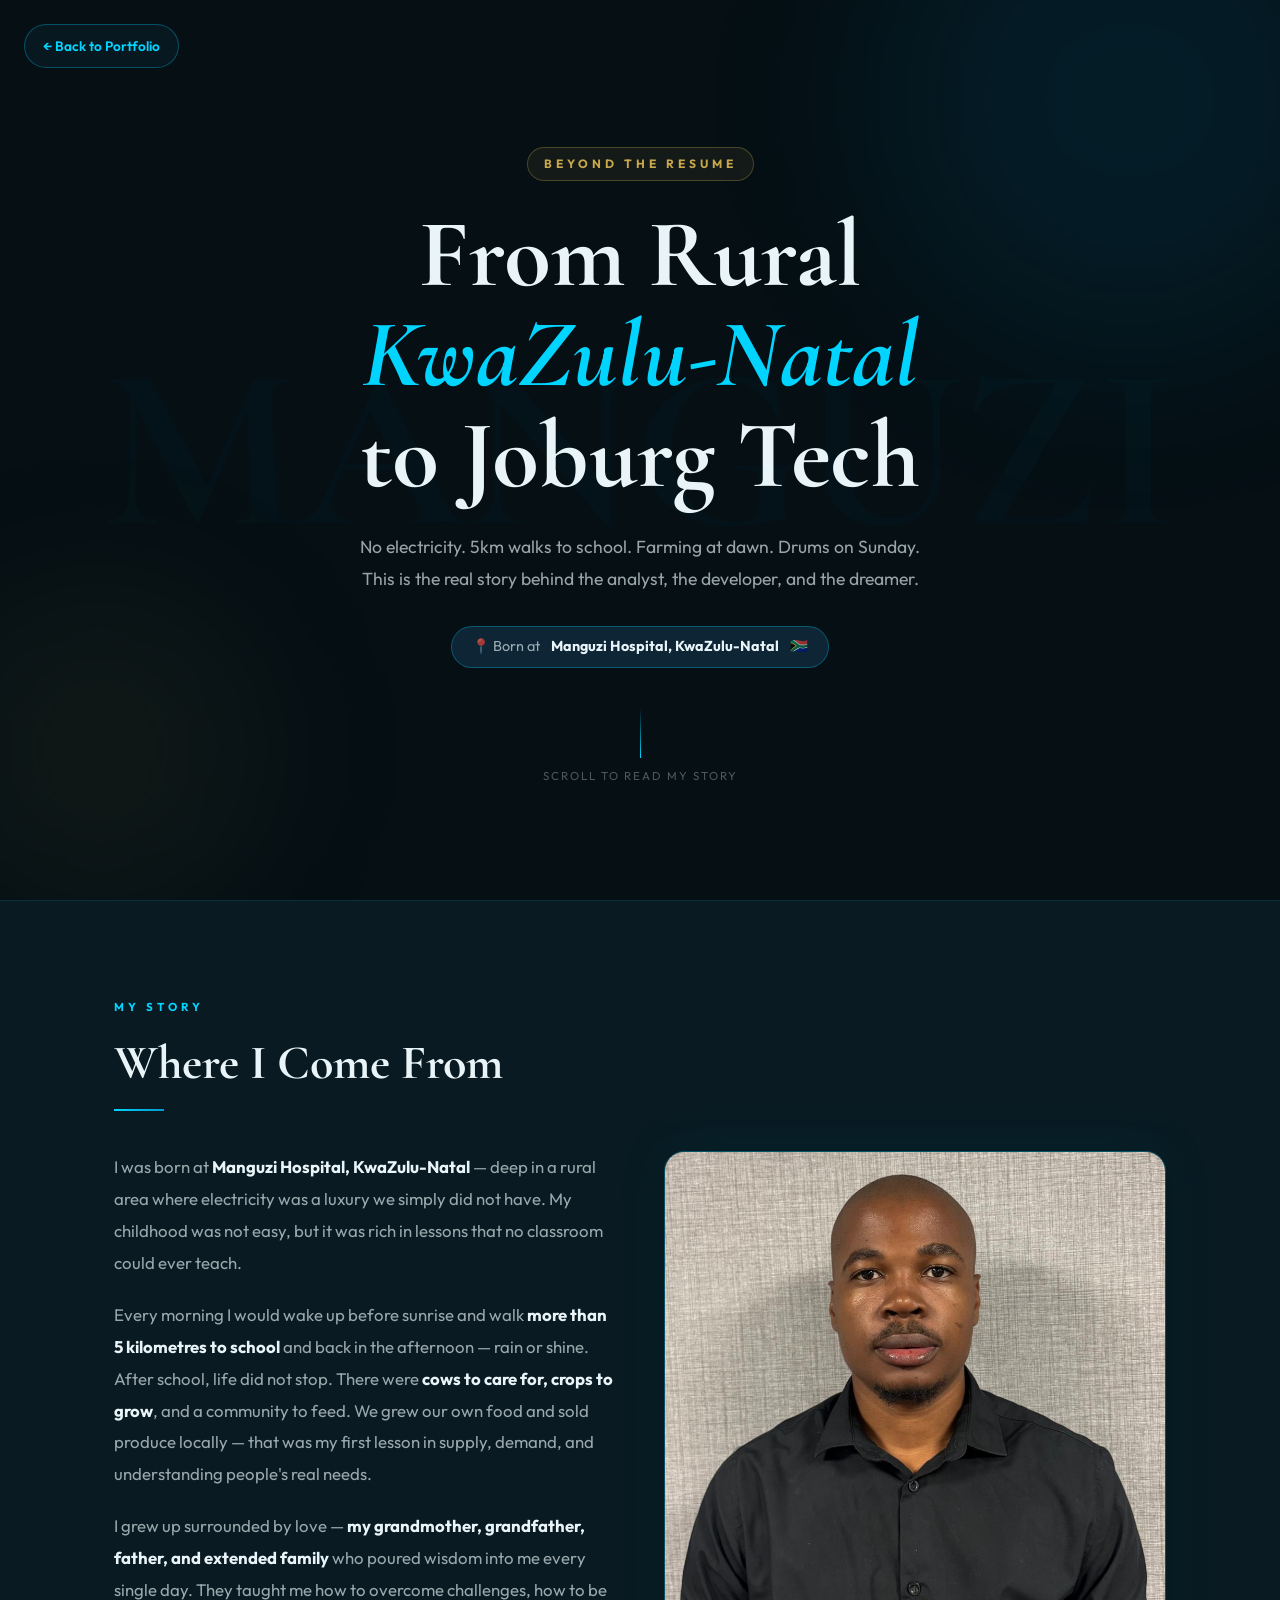
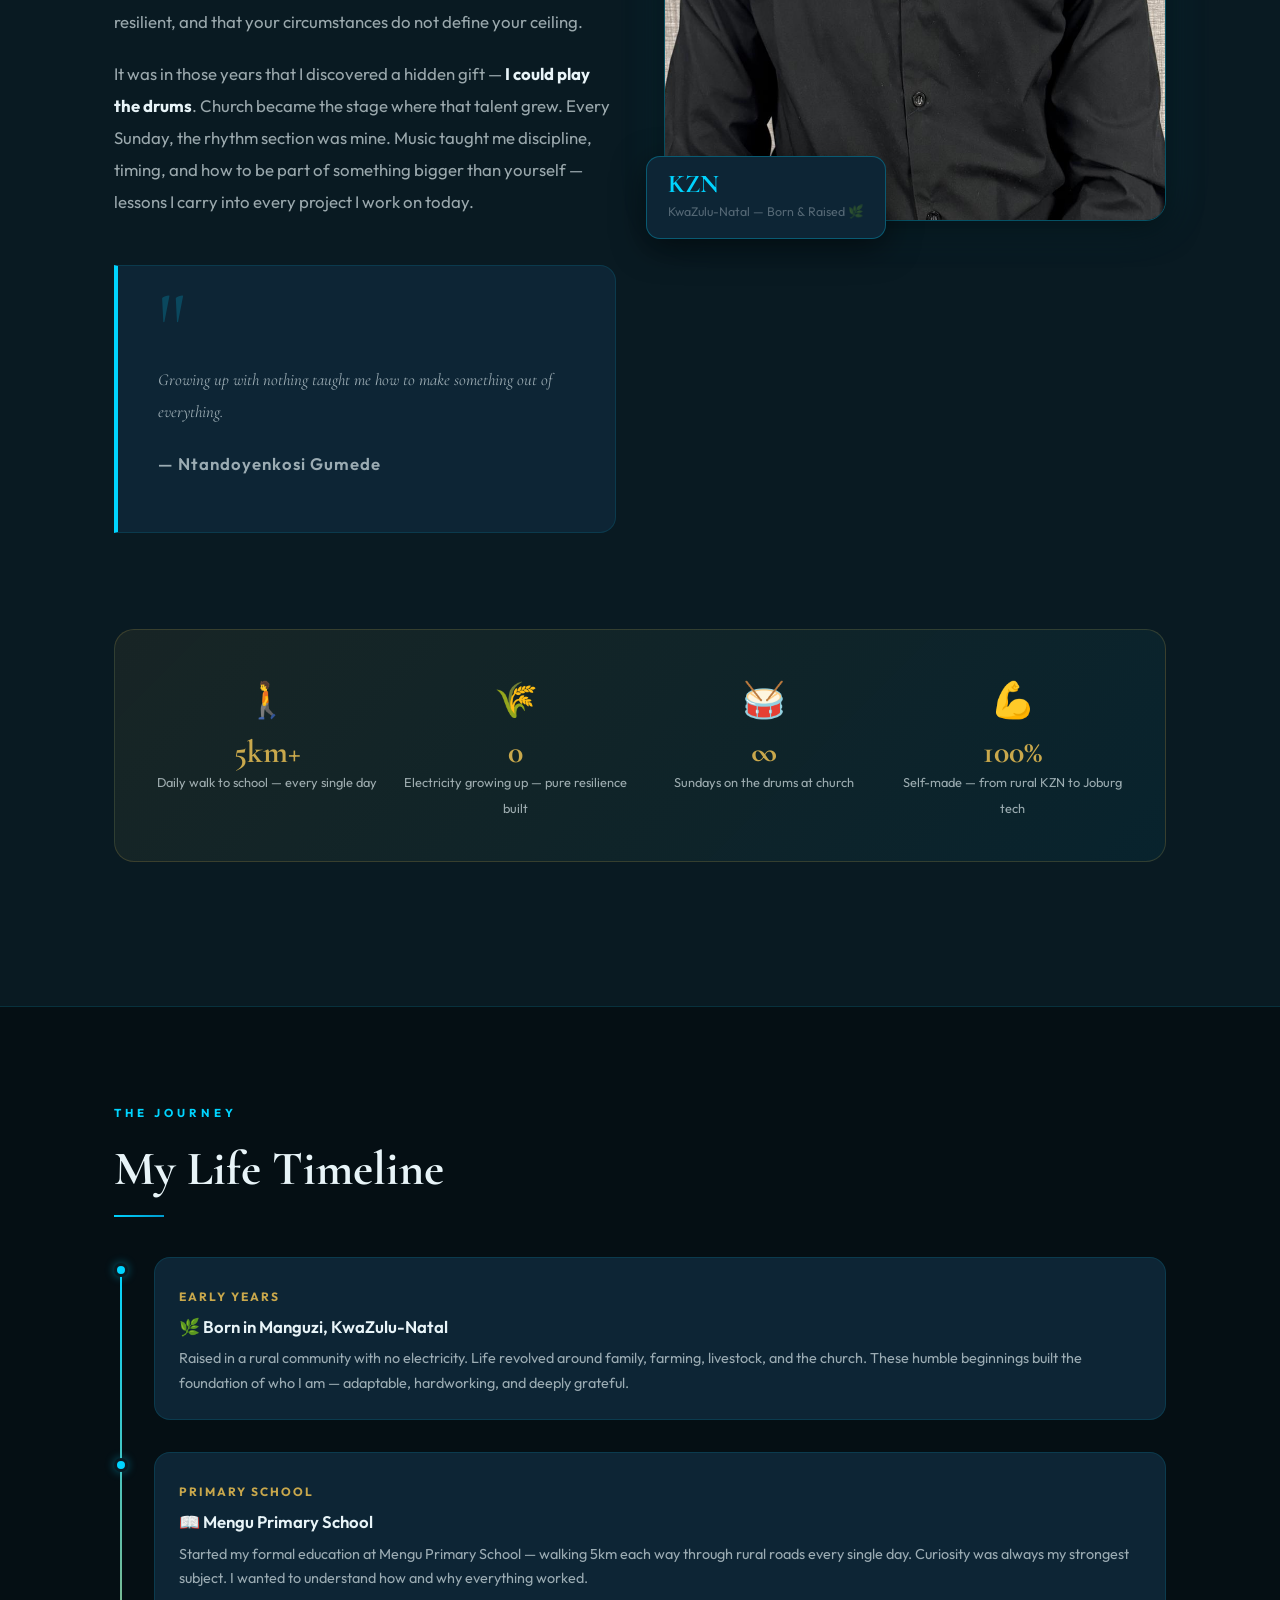
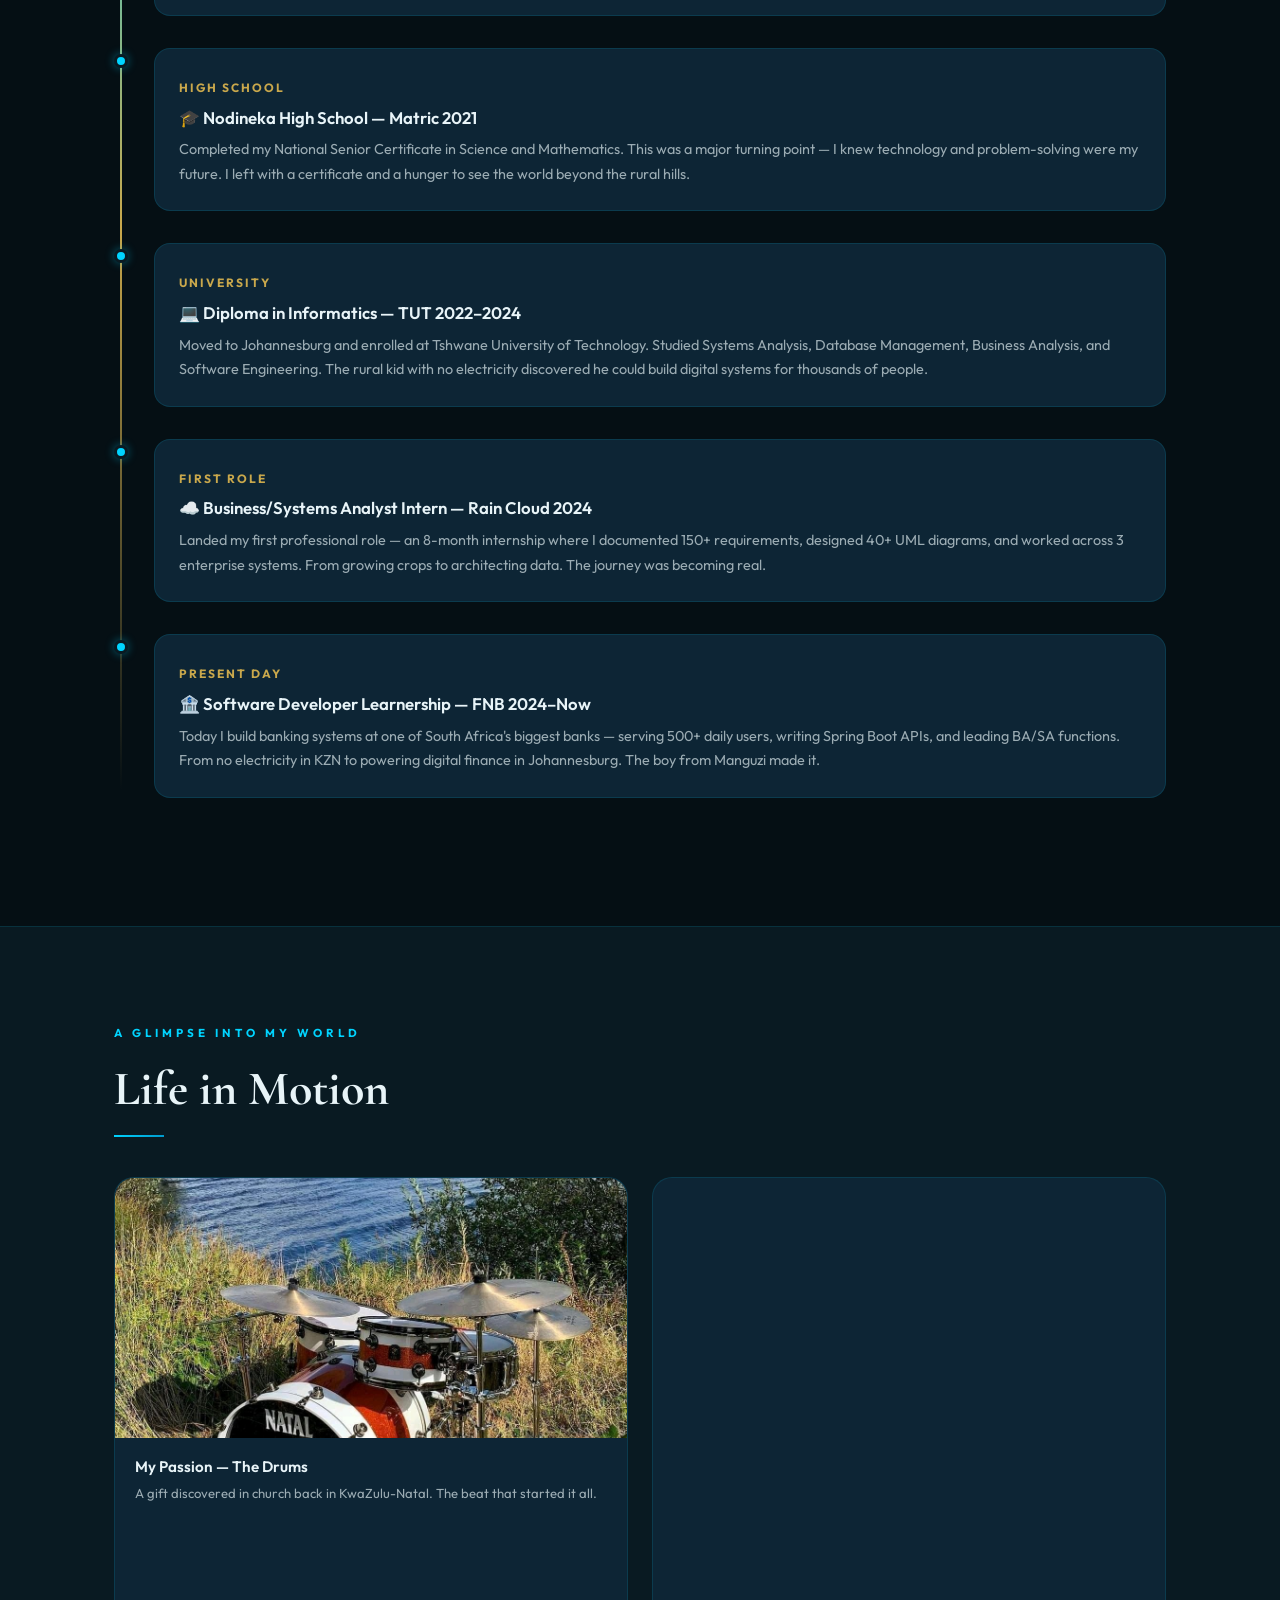
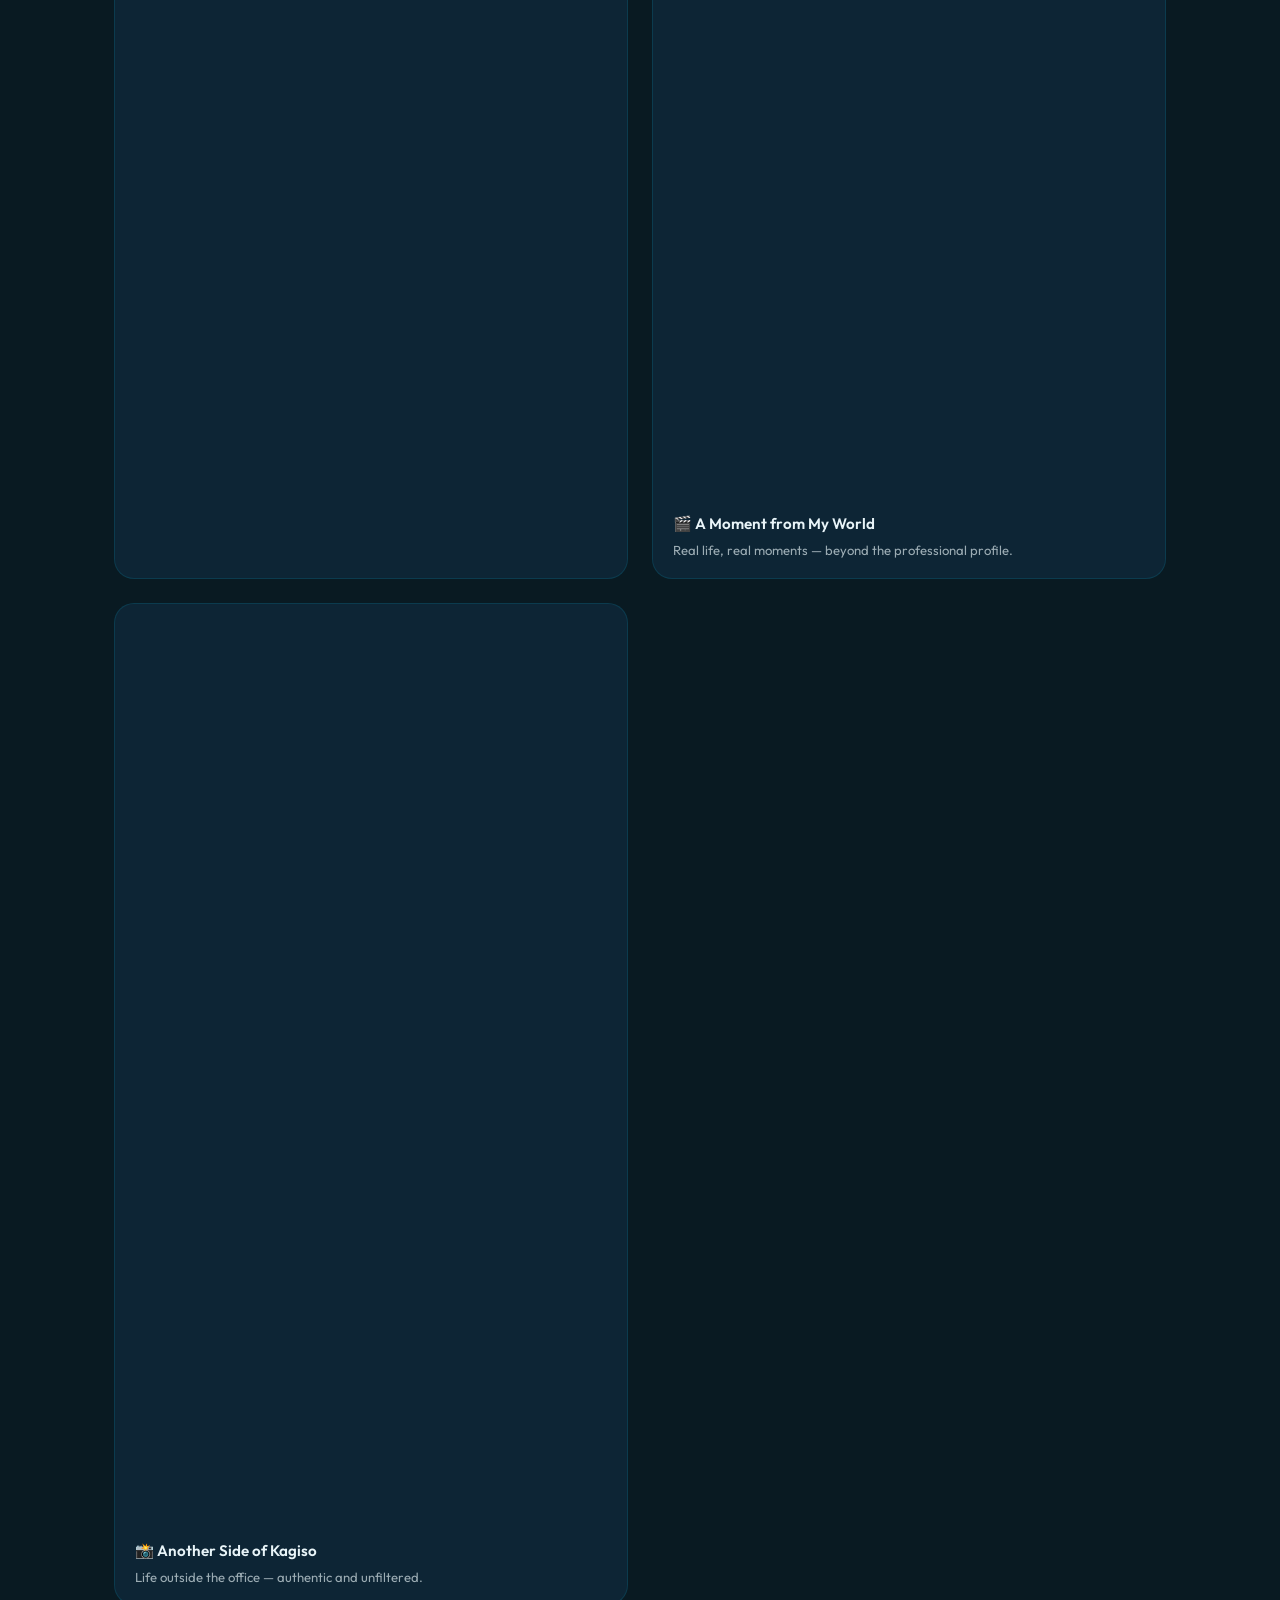
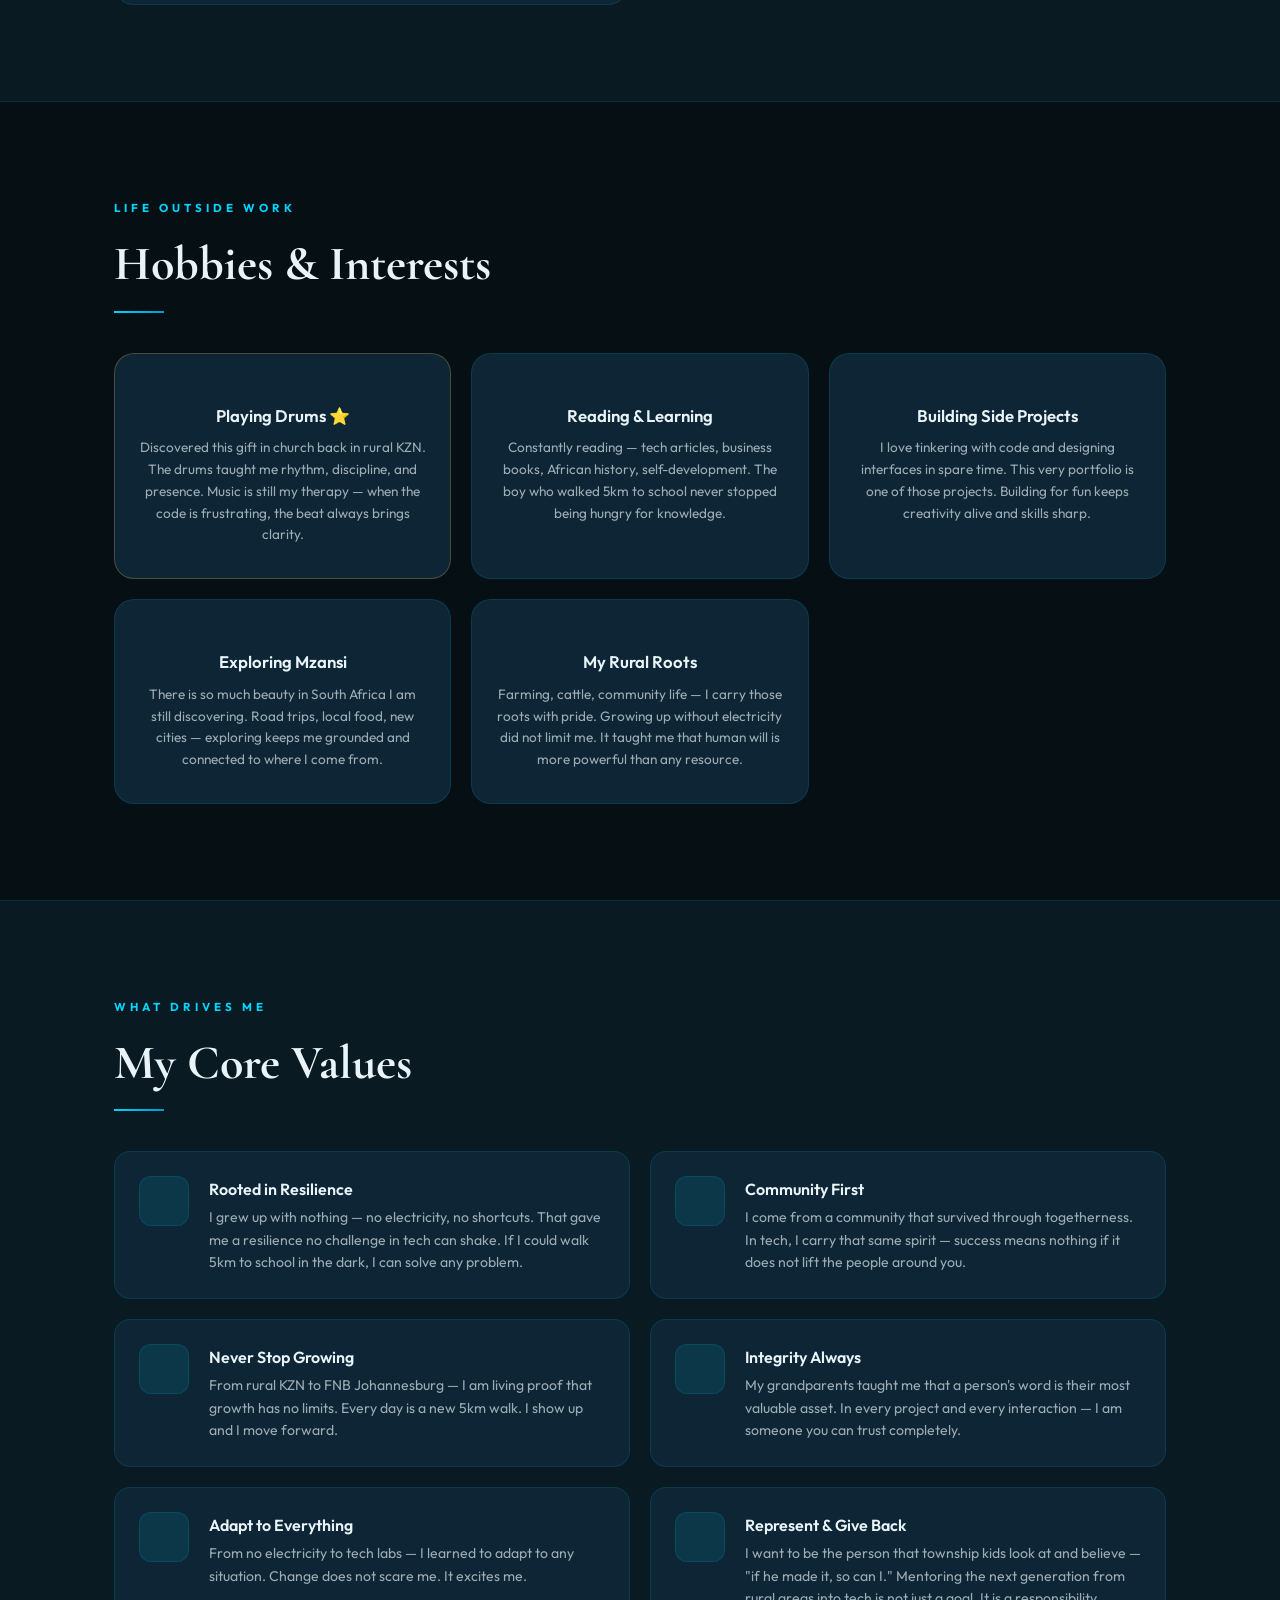
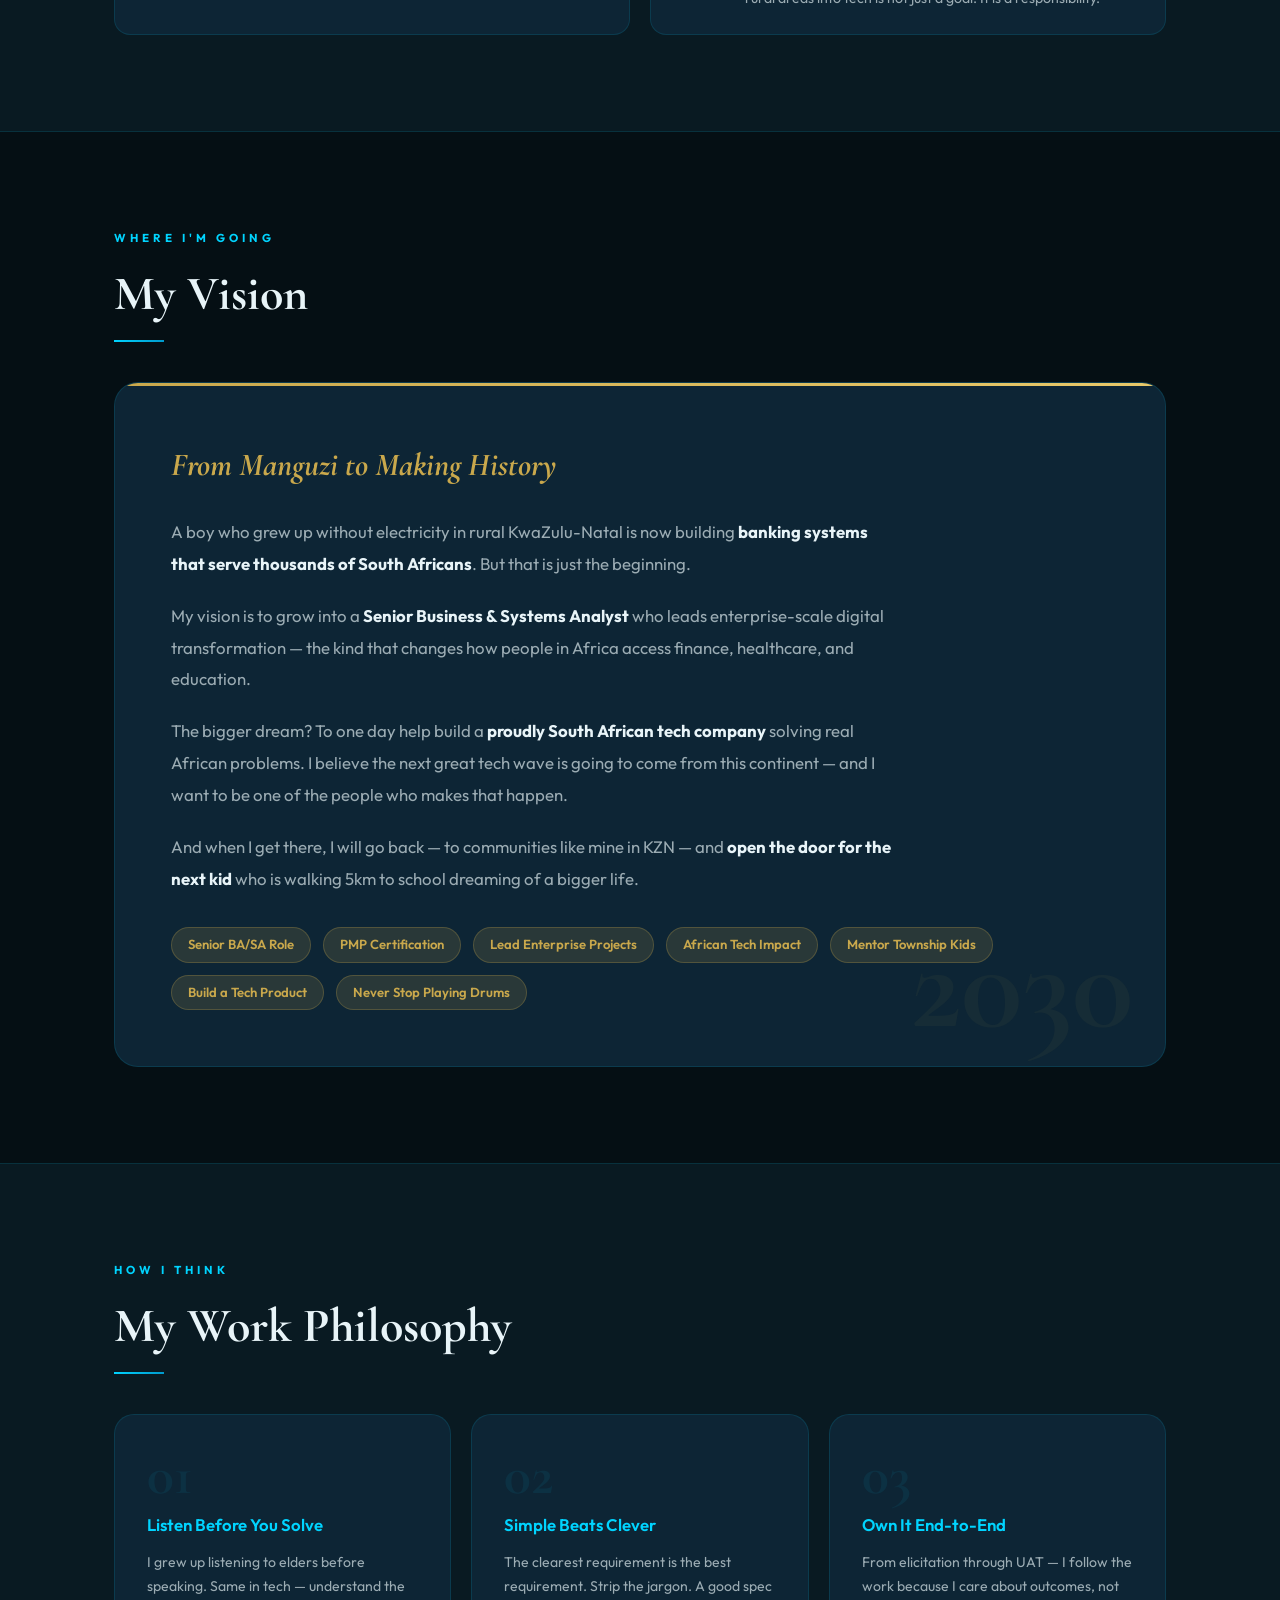
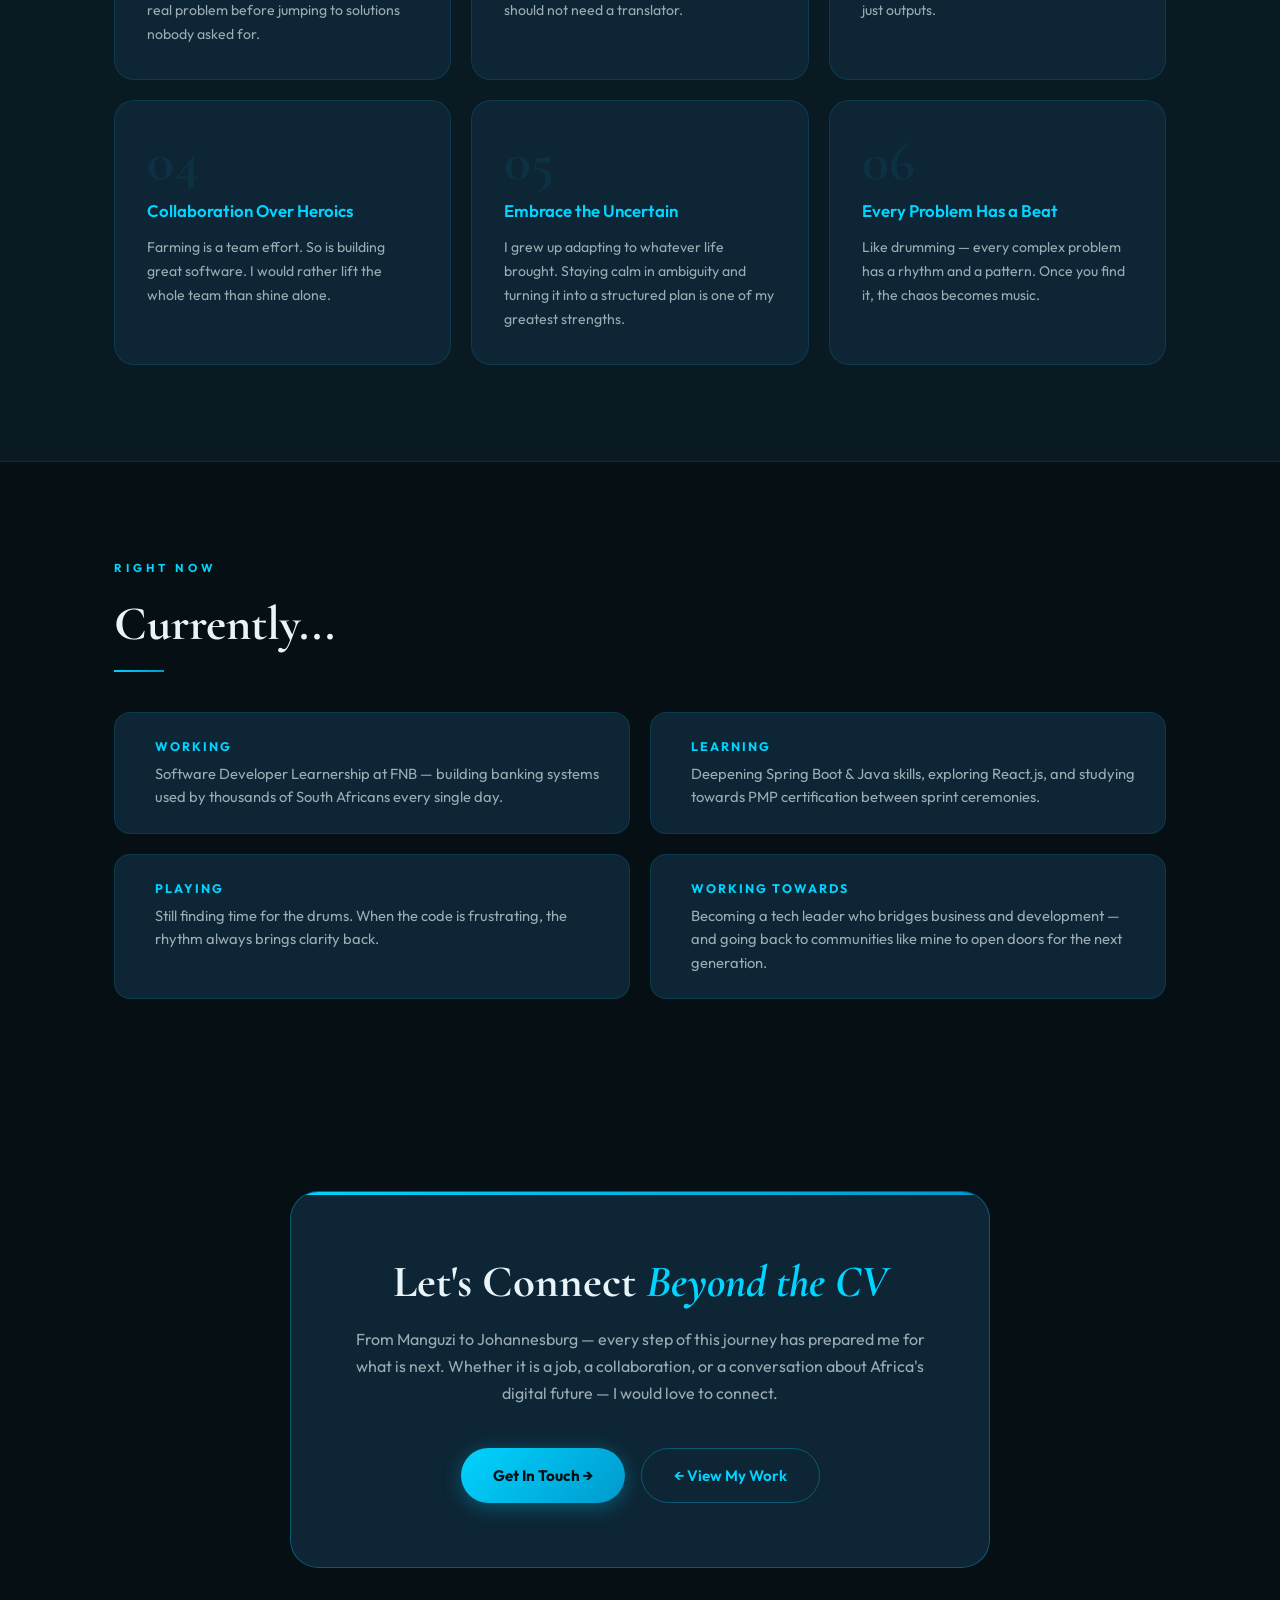
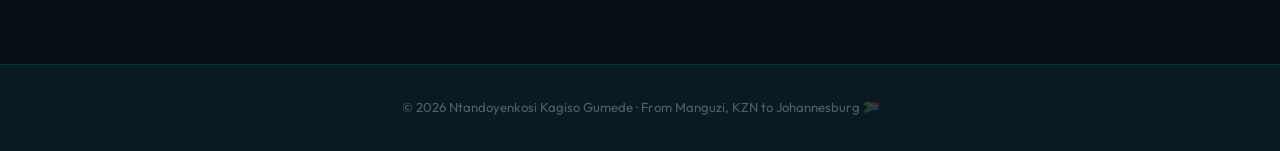
==== about-me.html @ 426b4052 "Add files via upload" ====
<!DOCTYPE html>
<html lang="en">
<head>
    <meta charset="UTF-8">
    <meta name="viewport" content="width=device-width, initial-scale=1.0">
    <title>Ntandoyenkosi — The Person Behind the Work</title>
    <link href="https://fonts.googleapis.com/css2?family=Cormorant+Garamond:ital,wght@0,400;0,600;0,700;1,400;1,600&family=Outfit:wght@300;400;500;600;700&display=swap" rel="stylesheet">
    <style>
        :root {
            --primary:#050f14;--surface:#091a22;--card:#0d2535;
            --border:rgba(0,212,255,0.12);--border-strong:rgba(0,212,255,0.3);
            --accent:#00d4ff;--accent-dim:rgba(0,212,255,0.1);
            --gold:#c9a84c;--gold-dim:rgba(201,168,76,0.15);
            --text:#e8f4f8;--text-muted:rgba(232,244,248,0.65);--text-faint:rgba(232,244,248,0.32);
            --gradient:linear-gradient(135deg,#00d4ff 0%,#0099cc 100%);
            --gradient-gold:linear-gradient(135deg,#c9a84c 0%,#e8c96a 100%);
            --shadow:0 8px 32px rgba(0,0,0,0.5);
        }
        *,*::before,*::after{margin:0;padding:0;box-sizing:border-box;}
        html{scroll-behavior:smooth;}
        body{font-family:'Outfit',sans-serif;background:var(--primary);color:var(--text);line-height:1.65;overflow-x:hidden;}
        ::-webkit-scrollbar{width:5px;}
        ::-webkit-scrollbar-thumb{background:var(--accent);border-radius:10px;}

        .back-btn{
            position:fixed;top:24px;left:24px;z-index:100;
            display:inline-flex;align-items:center;gap:8px;
            background:rgba(9,26,34,0.92);border:1px solid var(--border-strong);
            color:var(--accent);padding:10px 18px;border-radius:50px;
            text-decoration:none;font-size:.85rem;font-weight:600;
            backdrop-filter:blur(14px);transition:all .3s ease;
        }
        .back-btn:hover{background:var(--accent-dim);transform:translateX(-3px);}

        .page-hero{
            min-height:100vh;display:flex;align-items:center;justify-content:center;
            position:relative;overflow:hidden;padding:6rem 2rem 4rem;
        }
        .hero-bg-text{
            position:absolute;font-family:'Cormorant Garamond',serif;
            font-size:clamp(6rem,18vw,16rem);font-weight:700;
            color:rgba(0,212,255,0.025);top:50%;left:50%;
            transform:translate(-50%,-50%);white-space:nowrap;
            pointer-events:none;user-select:none;
        }
        .orb{position:absolute;border-radius:50%;filter:blur(90px);pointer-events:none;}
        .orb-a{width:500px;height:500px;background:rgba(0,150,200,0.1);top:-150px;right:-100px;animation:driftA 14s ease-in-out infinite;}
        .orb-b{width:300px;height:300px;background:rgba(201,168,76,0.07);bottom:0;left:-50px;animation:driftB 18s ease-in-out infinite;}
        @keyframes driftA{0%,100%{transform:translate(0,0)}50%{transform:translate(-30px,40px)}}
        @keyframes driftB{0%,100%{transform:translate(0,0)}50%{transform:translate(40px,-30px)}}

        .hero-inner{position:relative;z-index:2;text-align:center;max-width:780px;}
        .page-label{
            display:inline-block;font-size:.75rem;font-weight:700;
            letter-spacing:4px;text-transform:uppercase;color:var(--gold);
            border:1px solid rgba(201,168,76,0.3);background:rgba(201,168,76,0.08);
            padding:6px 16px;border-radius:50px;margin-bottom:1.5rem;
            animation:fadeUp .8s .1s ease-out both;
        }
        .page-title{
            font-family:'Cormorant Garamond',serif;
            font-size:clamp(3rem,8vw,6rem);font-weight:700;line-height:1.05;
            margin-bottom:1.5rem;animation:fadeUp .8s .2s ease-out both;
        }
        .page-title em{font-style:italic;color:var(--accent);}
        .page-subtitle{
            font-size:1.1rem;color:var(--text-muted);max-width:580px;
            margin:0 auto 2rem;line-height:1.8;animation:fadeUp .8s .35s ease-out both;
        }
        .origin-badge{
            display:inline-flex;align-items:center;gap:8px;
            background:var(--card);border:1px solid var(--border-strong);
            border-radius:50px;padding:8px 20px;margin-bottom:2.5rem;
            font-size:.9rem;color:var(--text-muted);animation:fadeUp .8s .45s ease-out both;
        }
        .origin-badge strong{color:var(--text);}
        .scroll-hint{display:flex;flex-direction:column;align-items:center;gap:8px;animation:fadeUp .8s .55s ease-out both;}
        .scroll-hint span{font-size:.72rem;color:var(--text-faint);letter-spacing:2px;text-transform:uppercase;}
        .scroll-line{width:1px;height:50px;background:linear-gradient(to bottom,transparent,var(--accent));animation:scrollPulse 2s ease-in-out infinite;}
        @keyframes scrollPulse{0%,100%{opacity:1}50%{opacity:.3}}

        .section{padding:6rem 0;position:relative;z-index:1;}
        .section.alt{background:var(--surface);border-top:1px solid var(--border);border-bottom:1px solid var(--border);}
        .container{max-width:1100px;margin:0 auto;padding:0 24px;}
        .sec-label{font-size:.72rem;font-weight:700;letter-spacing:4px;text-transform:uppercase;color:var(--accent);display:block;margin-bottom:.5rem;}
        .sec-title{font-family:'Cormorant Garamond',serif;font-size:clamp(2rem,4vw,3rem);font-weight:700;margin-bottom:3rem;position:relative;display:inline-block;}
        .sec-title::after{content:'';position:absolute;bottom:-8px;left:0;width:50px;height:2px;background:var(--gradient);}

        .origin-grid{display:grid;grid-template-columns:1fr 1fr;gap:3rem;align-items:start;}
        .origin-text p{color:var(--text-muted);font-size:1.05rem;line-height:1.9;margin-bottom:1.25rem;}
        .origin-text p strong{color:var(--text);}

        .profile-img-wrap{position:relative;}
        .profile-img-frame{width:100%;aspect-ratio:3/4;border-radius:20px;overflow:hidden;border:1px solid var(--border-strong);box-shadow:var(--shadow),0 0 50px rgba(0,212,255,0.1);}
        .profile-img-frame img{width:100%;height:100%;object-fit:cover;object-position:center top;display:block;}
        .profile-location{position:absolute;bottom:-18px;left:-18px;background:var(--card);border:1px solid var(--border-strong);border-radius:14px;padding:.9rem 1.3rem;box-shadow:var(--shadow);}
        .profile-location .loc-main{display:block;font-family:'Cormorant Garamond',serif;font-size:1.6rem;font-weight:700;color:var(--accent);line-height:1;}
        .profile-location small{font-size:.78rem;color:var(--text-faint);}

        .quote-block{background:var(--card);border:1px solid var(--border);border-left:4px solid var(--accent);border-radius:0 16px 16px 0;padding:2rem 2.5rem;margin:3rem 0;}
        .quote-mark{font-family:'Cormorant Garamond',serif;font-size:6rem;color:var(--accent);opacity:.2;line-height:.6;display:block;margin-bottom:.5rem;}
        .quote-text{font-family:'Cormorant Garamond',serif;font-size:1.6rem;font-style:italic;color:var(--text);line-height:1.5;}
        .quote-author{margin-top:1rem;font-size:.85rem;color:var(--accent);font-weight:600;letter-spacing:1px;}

        .roots-highlight{
            background:linear-gradient(135deg,rgba(201,168,76,0.08),rgba(0,212,255,0.05));
            border:1px solid rgba(201,168,76,0.2);border-radius:20px;padding:2.5rem;
            margin:3rem 0;display:grid;grid-template-columns:repeat(4,1fr);gap:1.5rem;text-align:center;
        }
        .root-stat .r-icon{font-size:2.2rem;display:block;margin-bottom:.5rem;}
        .root-stat .r-num{font-family:'Cormorant Garamond',serif;font-size:2rem;font-weight:700;color:var(--gold);display:block;line-height:1;}
        .root-stat .r-label{font-size:.8rem;color:var(--text-muted);margin-top:4px;line-height:1.4;}

        .journey-timeline{position:relative;padding-left:2.5rem;}
        .journey-timeline::before{content:'';position:absolute;left:6px;top:8px;bottom:8px;width:2px;background:linear-gradient(to bottom,var(--accent),var(--gold),transparent);}
        .journey-item{position:relative;margin-bottom:2rem;}
        .journey-dot{position:absolute;left:-2.5rem;top:6px;width:14px;height:14px;border-radius:50%;background:var(--accent);border:3px solid var(--surface);box-shadow:0 0 10px rgba(0,212,255,0.4);}
        .journey-content{background:var(--card);border:1px solid var(--border);border-radius:16px;padding:1.5rem;transition:all .3s ease;}
        .journey-content:hover{border-color:var(--border-strong);transform:translateX(4px);}
        .journey-era{display:inline-block;font-size:.75rem;font-weight:700;letter-spacing:2px;text-transform:uppercase;color:var(--gold);margin-bottom:6px;}
        .journey-content h3{font-size:1.05rem;font-weight:600;margin-bottom:6px;}
        .journey-content p{font-size:.9rem;color:var(--text-muted);line-height:1.7;}

        .media-grid{display:grid;grid-template-columns:1fr 1fr;gap:1.5rem;}
        .media-card{background:var(--card);border:1px solid var(--border);border-radius:20px;overflow:hidden;transition:all .35s ease;}
        .media-card:hover{border-color:var(--border-strong);transform:translateY(-5px);box-shadow:0 16px 40px rgba(0,0,0,0.4);}
        .media-card video,.media-card img{width:100%;display:block;background:#000;}
        .media-card video{max-height:340px;object-fit:cover;}
        .media-card img{height:260px;object-fit:cover;}
        .media-caption{padding:1rem 1.25rem;}
        .media-caption h4{font-size:.95rem;font-weight:600;margin-bottom:4px;}
        .media-caption p{font-size:.82rem;color:var(--text-muted);}

        .hobbies-grid{display:grid;grid-template-columns:repeat(3,1fr);gap:1.25rem;}
        .hobby-card{background:var(--card);border:1px solid var(--border);border-radius:20px;padding:2rem 1.5rem;text-align:center;transition:all .35s ease;overflow:hidden;}
        .hobby-card:hover{border-color:var(--border-strong);transform:translateY(-8px);box-shadow:0 16px 40px rgba(0,0,0,0.4);}
        .hobby-card.featured{border-color:rgba(201,168,76,0.3);}
        .hobby-emoji{font-size:2.8rem;display:block;margin-bottom:1rem;}
        .hobby-card h3{font-size:1.05rem;font-weight:600;margin-bottom:.5rem;}
        .hobby-card p{font-size:.85rem;color:var(--text-muted);line-height:1.6;}

        .values-list{display:grid;grid-template-columns:1fr 1fr;gap:1.25rem;}
        .value-item{display:flex;gap:1.25rem;align-items:flex-start;background:var(--card);border:1px solid var(--border);border-radius:16px;padding:1.5rem;transition:all .3s ease;}
        .value-item:hover{border-color:var(--border-strong);transform:translateX(4px);}
        .value-icon{font-size:2rem;flex-shrink:0;width:50px;height:50px;display:flex;align-items:center;justify-content:center;background:var(--accent-dim);border-radius:12px;border:1px solid var(--border);}
        .value-item h4{font-size:1rem;font-weight:600;margin-bottom:4px;}
        .value-item p{font-size:.88rem;color:var(--text-muted);line-height:1.6;}

        .vision-box{background:var(--card);border:1px solid var(--border);border-radius:24px;padding:3.5rem;position:relative;overflow:hidden;}
        .vision-box::before{content:'';position:absolute;top:0;left:0;right:0;height:3px;background:var(--gradient-gold);}
        .vision-bg-num{position:absolute;right:2rem;bottom:1rem;font-family:'Cormorant Garamond',serif;font-size:8rem;font-weight:700;color:rgba(201,168,76,0.05);line-height:1;pointer-events:none;}
        .vision-box h3{font-family:'Cormorant Garamond',serif;font-size:2rem;font-style:italic;color:var(--gold);margin-bottom:1.5rem;}
        .vision-box p{font-size:1.05rem;color:var(--text-muted);line-height:1.9;max-width:720px;margin-bottom:1.25rem;}
        .vision-box p strong{color:var(--text);}
        .vision-goals{display:flex;flex-wrap:wrap;gap:.75rem;margin-top:2rem;}
        .vision-goal{background:var(--gold-dim);border:1px solid rgba(201,168,76,0.25);color:var(--gold);padding:6px 16px;border-radius:50px;font-size:.82rem;font-weight:600;}

        .philosophy-grid{display:grid;grid-template-columns:repeat(3,1fr);gap:1.25rem;}
        .phil-card{background:var(--card);border:1px solid var(--border);border-radius:20px;padding:2rem;transition:all .3s ease;position:relative;overflow:hidden;}
        .phil-card:hover{border-color:var(--border-strong);transform:translateY(-5px);}
        .phil-card::before{content:'';position:absolute;top:0;left:0;right:0;height:2px;background:var(--gradient);transform:scaleX(0);transform-origin:left;transition:transform .35s ease;}
        .phil-card:hover::before{transform:scaleX(1);}
        .phil-num{font-family:'Cormorant Garamond',serif;font-size:3.5rem;font-weight:700;color:rgba(0,212,255,0.07);line-height:1;margin-bottom:.5rem;}
        .phil-card h3{font-size:1.05rem;font-weight:600;margin-bottom:.75rem;color:var(--accent);}
        .phil-card p{font-size:.88rem;color:var(--text-muted);line-height:1.7;}

        .currently-grid{display:grid;grid-template-columns:repeat(2,1fr);gap:1.25rem;}
        .currently-card{display:flex;gap:1rem;align-items:flex-start;background:var(--card);border:1px solid var(--border);border-radius:16px;padding:1.5rem;transition:all .3s ease;}
        .currently-card:hover{border-color:var(--border-strong);transform:translateX(5px);}
        .currently-icon{font-size:1.6rem;flex-shrink:0;}
        .currently-card h4{font-size:.78rem;font-weight:700;letter-spacing:2px;text-transform:uppercase;color:var(--accent);margin-bottom:4px;}
        .currently-card p{font-size:.92rem;color:var(--text-muted);line-height:1.6;}

        .cta-section{padding:6rem 0;text-align:center;}
        .cta-box{background:var(--card);border:1px solid var(--border-strong);border-radius:28px;padding:4rem 3rem;max-width:700px;margin:0 auto;position:relative;overflow:hidden;}
        .cta-box::before{content:'';position:absolute;top:0;left:0;right:0;height:3px;background:var(--gradient);}
        .cta-box h2{font-family:'Cormorant Garamond',serif;font-size:2.8rem;font-weight:700;margin-bottom:1rem;line-height:1.2;}
        .cta-box h2 em{font-style:italic;color:var(--accent);}
        .cta-box p{color:var(--text-muted);font-size:1rem;margin-bottom:2.5rem;line-height:1.7;}
        .cta-buttons{display:flex;gap:1rem;justify-content:center;flex-wrap:wrap;}

        .btn-primary{display:inline-flex;align-items:center;gap:8px;background:var(--gradient);color:var(--primary);text-decoration:none;padding:.9rem 2rem;border-radius:50px;font-weight:700;font-size:.95rem;transition:all .3s ease;box-shadow:0 4px 20px rgba(0,212,255,0.3);}
        .btn-primary:hover{transform:translateY(-2px);box-shadow:0 8px 30px rgba(0,212,255,0.5);}
        .btn-outline{display:inline-flex;align-items:center;gap:8px;border:1px solid var(--border-strong);color:var(--accent);text-decoration:none;padding:.9rem 2rem;border-radius:50px;font-weight:600;font-size:.95rem;transition:all .3s ease;}
        .btn-outline:hover{background:var(--accent-dim);transform:translateY(-2px);}

        .footer{background:var(--surface);border-top:1px solid var(--border);padding:2rem 0;text-align:center;}
        .footer p{font-size:.82rem;color:var(--text-faint);}

        .reveal{opacity:0;transform:translateY(25px);transition:opacity .65s ease,transform .65s ease;}
        .reveal.visible{opacity:1;transform:translateY(0);}
        @keyframes fadeUp{from{opacity:0;transform:translateY(25px)}to{opacity:1;transform:translateY(0)}}

        @media(max-width:900px){
            .origin-grid{grid-template-columns:1fr;}
            .profile-img-wrap{max-width:380px;margin:0 auto;}
            .hobbies-grid{grid-template-columns:1fr 1fr;}
            .philosophy-grid{grid-template-columns:1fr 1fr;}
            .values-list{grid-template-columns:1fr;}
            .roots-highlight{grid-template-columns:repeat(2,1fr);}
            .media-grid{grid-template-columns:1fr;}
        }
        @media(max-width:600px){
            .hobbies-grid{grid-template-columns:1fr;}
            .currently-grid{grid-template-columns:1fr;}
            .philosophy-grid{grid-template-columns:1fr;}
            .roots-highlight{grid-template-columns:repeat(2,1fr);gap:1rem;padding:1.5rem;}
            .vision-box{padding:2rem;}
            .cta-box{padding:2.5rem 1.5rem;}
            .back-btn{top:16px;left:16px;padding:8px 14px;font-size:.8rem;}
        }
    </style>
</head>
<body>

<a href="index.html" class="back-btn">← Back to Portfolio</a>

<!-- HERO -->
<section class="page-hero">
    <div class="hero-bg-text">MANGUZI</div>
    <div class="orb orb-a"></div>
    <div class="orb orb-b"></div>
    <div class="hero-inner">
        <span class="page-label">Beyond the Resume</span>
        <h1 class="page-title">From Rural<br><em>KwaZulu-Natal</em><br>to Joburg Tech</h1>
        <p class="page-subtitle">No electricity. 5km walks to school. Farming at dawn. Drums on Sunday. This is the real story behind the analyst, the developer, and the dreamer.</p>
        <div class="origin-badge">📍 Born at <strong>&nbsp;Manguzi Hospital, KwaZulu-Natal&nbsp;</strong> 🇿🇦</div>
        <div class="scroll-hint">
            <div class="scroll-line"></div>
            <span>Scroll to read my story</span>
        </div>
    </div>
</section>

<!-- MY STORY -->
<section class="section alt">
    <div class="container">
        <span class="sec-label">My Story</span>
        <h2 class="sec-title">Where I Come From</h2>
        <div class="origin-grid">
            <div class="origin-text reveal">
                <p>I was born at <strong>Manguzi Hospital, KwaZulu-Natal</strong> — deep in a rural area where electricity was a luxury we simply did not have. My childhood was not easy, but it was rich in lessons that no classroom could ever teach.</p>
                <p>Every morning I would wake up before sunrise and walk <strong>more than 5 kilometres to school</strong> and back in the afternoon — rain or shine. After school, life did not stop. There were <strong>cows to care for, crops to grow</strong>, and a community to feed. We grew our own food and sold produce locally — that was my first lesson in supply, demand, and understanding people's real needs.</p>
                <p>I grew up surrounded by love — <strong>my grandmother, grandfather, father, and extended family</strong> who poured wisdom into me every single day. They taught me how to overcome challenges, how to be resilient, and that your circumstances do not define your ceiling.</p>
                <p>It was in those years that I discovered a hidden gift — <strong>I could play the drums</strong>. Church became the stage where that talent grew. Every Sunday, the rhythm section was mine. Music taught me discipline, timing, and how to be part of something bigger than yourself — lessons I carry into every project I work on today.</p>
                <div class="quote-block">
                    <span class="quote-mark">"</span>
                    <p class="quote-text">Growing up with nothing taught me how to make something out of everything.</p>
                    <p class="quote-author">— Ntandoyenkosi Gumede</p>
                </div>
            </div>
            <div class="profile-img-wrap reveal">
                <div class="profile-img-frame">
                    <img src="profile-image.jpeg" alt="Ntandoyenkosi Gumede">
                </div>
                <div class="profile-location">
                    <span class="loc-main">KZN</span>
                    <small>KwaZulu-Natal — Born & Raised 🌿</small>
                </div>
            </div>
        </div>
        <div class="roots-highlight reveal">
            <div class="root-stat">
                <span class="r-icon">🚶</span>
                <span class="r-num">5km+</span>
                <span class="r-label">Daily walk to school — every single day</span>
            </div>
            <div class="root-stat">
                <span class="r-icon">🌾</span>
                <span class="r-num">0</span>
                <span class="r-label">Electricity growing up — pure resilience built</span>
            </div>
            <div class="root-stat">
                <span class="r-icon">🥁</span>
                <span class="r-num">∞</span>
                <span class="r-label">Sundays on the drums at church</span>
            </div>
            <div class="root-stat">
                <span class="r-icon">💪</span>
                <span class="r-num">100%</span>
                <span class="r-label">Self-made — from rural KZN to Joburg tech</span>
            </div>
        </div>
    </div>
</section>

<!-- JOURNEY TIMELINE -->
<section class="section">
    <div class="container">
        <span class="sec-label">The Journey</span>
        <h2 class="sec-title">My Life Timeline</h2>
        <div class="journey-timeline">
            <div class="journey-item reveal">
                <div class="journey-dot"></div>
                <div class="journey-content">
                    <span class="journey-era">Early Years</span>
                    <h3>🌿 Born in Manguzi, KwaZulu-Natal</h3>
                    <p>Raised in a rural community with no electricity. Life revolved around family, farming, livestock, and the church. These humble beginnings built the foundation of who I am — adaptable, hardworking, and deeply grateful.</p>
                </div>
            </div>
            <div class="journey-item reveal">
                <div class="journey-dot"></div>
                <div class="journey-content">
                    <span class="journey-era">Primary School</span>
                    <h3>📖 Mengu Primary School</h3>
                    <p>Started my formal education at Mengu Primary School — walking 5km each way through rural roads every single day. Curiosity was always my strongest subject. I wanted to understand how and why everything worked.</p>
                </div>
            </div>
            <div class="journey-item reveal">
                <div class="journey-dot"></div>
                <div class="journey-content">
                    <span class="journey-era">High School</span>
                    <h3>🎓 Nodineka High School — Matric 2021</h3>
                    <p>Completed my National Senior Certificate in Science and Mathematics. This was a major turning point — I knew technology and problem-solving were my future. I left with a certificate and a hunger to see the world beyond the rural hills.</p>
                </div>
            </div>
            <div class="journey-item reveal">
                <div class="journey-dot"></div>
                <div class="journey-content">
                    <span class="journey-era">University</span>
                    <h3>💻 Diploma in Informatics — TUT 2022–2024</h3>
                    <p>Moved to Johannesburg and enrolled at Tshwane University of Technology. Studied Systems Analysis, Database Management, Business Analysis, and Software Engineering. The rural kid with no electricity discovered he could build digital systems for thousands of people.</p>
                </div>
            </div>
            <div class="journey-item reveal">
                <div class="journey-dot"></div>
                <div class="journey-content">
                    <span class="journey-era">First Role</span>
                    <h3>☁️ Business/Systems Analyst Intern — Rain Cloud 2024</h3>
                    <p>Landed my first professional role — an 8-month internship where I documented 150+ requirements, designed 40+ UML diagrams, and worked across 3 enterprise systems. From growing crops to architecting data. The journey was becoming real.</p>
                </div>
            </div>
            <div class="journey-item reveal">
                <div class="journey-dot"></div>
                <div class="journey-content">
                    <span class="journey-era">Present Day</span>
                    <h3>🏦 Software Developer Learnership — FNB 2024–Now</h3>
                    <p>Today I build banking systems at one of South Africa's biggest banks — serving 500+ daily users, writing Spring Boot APIs, and leading BA/SA functions. From no electricity in KZN to powering digital finance in Johannesburg. The boy from Manguzi made it.</p>
                </div>
            </div>
        </div>
    </div>
</section>

<!-- MEDIA -->
<section class="section alt">
    <div class="container">
        <span class="sec-label">A Glimpse Into My World</span>
        <h2 class="sec-title">Life in Motion</h2>
        <div class="media-grid">
            <div class="media-card reveal">
                <img src="image2.jpeg" alt="My passion — the drums">
                <div class="media-caption">
                    <h4>My Passion — The Drums</h4>
                    <p>A gift discovered in church back in KwaZulu-Natal. The beat that started it all.</p>
                </div>
            </div>
            <div class="media-card reveal">
                <iframe
                    src="https://www.youtube.com/embed/GfiMHScPB8c"
                    title="A Moment from My World"
                    frameborder="0"
                    allowfullscreen
                    style="width:100%; aspect-ratio:9/16; border-radius:8px;">
                </iframe>
                <div class="media-caption">
                    <h4>🎬 A Moment from My World</h4>
                    <p>Real life, real moments — beyond the professional profile.</p>
                </div>
            </div>
            <div class="media-card reveal">
                <iframe
                    src="https://www.youtube.com/embed/UZXSKdwvQ48"
                    title="Another Side of Kagiso"
                    frameborder="0"
                    allowfullscreen
                    style="width:100%; aspect-ratio:9/16; border-radius:8px;">
                </iframe>
                <div class="media-caption">
                    <h4>📸 Another Side of Kagiso</h4>
                    <p>Life outside the office — authentic and unfiltered.</p>
                </div>
            </div>
        </div>
    </div>
</section>

<!-- HOBBIES -->
<section class="section">
    <div class="container">
        <span class="sec-label">Life Outside Work</span>
        <h2 class="sec-title">Hobbies & Interests</h2>
        <div class="hobbies-grid">
            <div class="hobby-card featured reveal">
                <span class="hobby-emoji"></span>
                <h3>Playing Drums ⭐</h3>
                <p>Discovered this gift in church back in rural KZN. The drums taught me rhythm, discipline, and presence. Music is still my therapy — when the code is frustrating, the beat always brings clarity.</p>
            </div>
           
            <div class="hobby-card reveal">
                <span class="hobby-emoji"></span>
                <h3>Reading & Learning</h3>
                <p>Constantly reading — tech articles, business books, African history, self-development. The boy who walked 5km to school never stopped being hungry for knowledge.</p>
            </div>
            <div class="hobby-card reveal">
                <span class="hobby-emoji"></span>
                <h3>Building Side Projects</h3>
                <p>I love tinkering with code and designing interfaces in spare time. This very portfolio is one of those projects. Building for fun keeps creativity alive and skills sharp.</p>
            </div>
            <div class="hobby-card reveal">
                <span class="hobby-emoji"></span>
                <h3>Exploring Mzansi</h3>
                <p>There is so much beauty in South Africa I am still discovering. Road trips, local food, new cities — exploring keeps me grounded and connected to where I come from.</p>
            </div>
            <div class="hobby-card reveal">
                <span class="hobby-emoji"></span>
                <h3>My Rural Roots</h3>
                <p>Farming, cattle, community life — I carry those roots with pride. Growing up without electricity did not limit me. It taught me that human will is more powerful than any resource.</p>
            </div>
        </div>
    </div>
</section>

<!-- VALUES -->
<section class="section alt">
    <div class="container">
        <span class="sec-label">What Drives Me</span>
        <h2 class="sec-title">My Core Values</h2>
        <div class="values-list">
            <div class="value-item reveal">
                <div class="value-icon"></div>
                <div><h4>Rooted in Resilience</h4><p>I grew up with nothing — no electricity, no shortcuts. That gave me a resilience no challenge in tech can shake. If I could walk 5km to school in the dark, I can solve any problem.</p></div>
            </div>
            <div class="value-item reveal">
                <div class="value-icon"></div>
                <div><h4>Community First</h4><p>I come from a community that survived through togetherness. In tech, I carry that same spirit — success means nothing if it does not lift the people around you.</p></div>
            </div>
            <div class="value-item reveal">
                <div class="value-icon"></div>
                <div><h4>Never Stop Growing</h4><p>From rural KZN to FNB Johannesburg — I am living proof that growth has no limits. Every day is a new 5km walk. I show up and I move forward.</p></div>
            </div>
            <div class="value-item reveal">
                <div class="value-icon"></div>
                <div><h4>Integrity Always</h4><p>My grandparents taught me that a person's word is their most valuable asset. In every project and every interaction — I am someone you can trust completely.</p></div>
            </div>
            <div class="value-item reveal">
                <div class="value-icon"></div>
                <div><h4>Adapt to Everything</h4><p>From no electricity to tech labs — I learned to adapt to any situation. Change does not scare me. It excites me.</p></div>
            </div>
            <div class="value-item reveal">
                <div class="value-icon"></div>
                <div><h4>Represent & Give Back</h4><p>I want to be the person that township kids look at and believe — "if he made it, so can I." Mentoring the next generation from rural areas into tech is not just a goal. It is a responsibility.</p></div>
            </div>
        </div>
    </div>
</section>

<!-- VISION -->
<section class="section">
    <div class="container">
        <span class="sec-label">Where I'm Going</span>
        <h2 class="sec-title">My Vision</h2>
        <div class="vision-box reveal">
            <div class="vision-bg-num">2030</div>
            <h3>From Manguzi to Making History</h3>
            <p>A boy who grew up without electricity in rural KwaZulu-Natal is now building <strong>banking systems that serve thousands of South Africans</strong>. But that is just the beginning.</p>
            <p>My vision is to grow into a <strong>Senior Business & Systems Analyst</strong> who leads enterprise-scale digital transformation — the kind that changes how people in Africa access finance, healthcare, and education.</p>
            <p>The bigger dream? To one day help build a <strong>proudly South African tech company</strong> solving real African problems. I believe the next great tech wave is going to come from this continent — and I want to be one of the people who makes that happen.</p>
            <p>And when I get there, I will go back — to communities like mine in KZN — and <strong>open the door for the next kid</strong> who is walking 5km to school dreaming of a bigger life.</p>
            <div class="vision-goals">
                <span class="vision-goal"> Senior BA/SA Role</span>
                <span class="vision-goal"> PMP Certification</span>
                <span class="vision-goal"> Lead Enterprise Projects</span>
                <span class="vision-goal"> African Tech Impact</span>
                <span class="vision-goal"> Mentor Township Kids</span>
                <span class="vision-goal"> Build a Tech Product</span>
                <span class="vision-goal"> Never Stop Playing Drums</span>
            </div>
        </div>
    </div>
</section>

<!-- PHILOSOPHY -->
<section class="section alt">
    <div class="container">
        <span class="sec-label">How I Think</span>
        <h2 class="sec-title">My Work Philosophy</h2>
        <div class="philosophy-grid">
            <div class="phil-card reveal">
                <div class="phil-num">01</div>
                <h3>Listen Before You Solve</h3>
                <p>I grew up listening to elders before speaking. Same in tech — understand the real problem before jumping to solutions nobody asked for.</p>
            </div>
            <div class="phil-card reveal">
                <div class="phil-num">02</div>
                <h3>Simple Beats Clever</h3>
                <p>The clearest requirement is the best requirement. Strip the jargon. A good spec should not need a translator.</p>
            </div>
            <div class="phil-card reveal">
                <div class="phil-num">03</div>
                <h3>Own It End-to-End</h3>
                <p>From elicitation through UAT — I follow the work because I care about outcomes, not just outputs.</p>
            </div>
            <div class="phil-card reveal">
                <div class="phil-num">04</div>
                <h3>Collaboration Over Heroics</h3>
                <p>Farming is a team effort. So is building great software. I would rather lift the whole team than shine alone.</p>
            </div>
            <div class="phil-card reveal">
                <div class="phil-num">05</div>
                <h3>Embrace the Uncertain</h3>
                <p>I grew up adapting to whatever life brought. Staying calm in ambiguity and turning it into a structured plan is one of my greatest strengths.</p>
            </div>
            <div class="phil-card reveal">
                <div class="phil-num">06</div>
                <h3>Every Problem Has a Beat</h3>
                <p>Like drumming — every complex problem has a rhythm and a pattern. Once you find it, the chaos becomes music.</p>
            </div>
        </div>
    </div>
</section>

<!-- CURRENTLY -->
<section class="section">
    <div class="container">
        <span class="sec-label">Right Now</span>
        <h2 class="sec-title">Currently...</h2>
        <div class="currently-grid">
            <div class="currently-card reveal">
                <div class="currently-icon"></div>
                <div><h4>Working</h4><p>Software Developer Learnership at FNB — building banking systems used by thousands of South Africans every single day.</p></div>
            </div>
            <div class="currently-card reveal">
                <div class="currently-icon"></div>
                <div><h4>Learning</h4><p>Deepening Spring Boot & Java skills, exploring React.js, and studying towards PMP certification between sprint ceremonies.</p></div>
            </div>
            <div class="currently-card reveal">
                <div class="currently-icon"></div>
                <div><h4>Playing</h4><p>Still finding time for the drums. When the code is frustrating, the rhythm always brings clarity back.</p></div>
            </div>
            <div class="currently-card reveal">
                <div class="currently-icon"></div>
                <div><h4>Working Towards</h4><p>Becoming a tech leader who bridges business and development — and going back to communities like mine to open doors for the next generation.</p></div>
            </div>
        </div>
    </div>
</section>

<!-- CTA -->
<section class="cta-section">
    <div class="container">
        <div class="cta-box reveal">
            <h2>Let's Connect <em>Beyond the CV</em></h2>
            <p>From Manguzi to Johannesburg — every step of this journey has prepared me for what is next. Whether it is a job, a collaboration, or a conversation about Africa's digital future — I would love to connect.</p>
            <div class="cta-buttons">
                <a href="index.html#contact" class="btn-primary">Get In Touch →</a>
                <a href="index.html" class="btn-outline">← View My Work</a>
            </div>
        </div>
    </div>
</section>

<!-- FOOTER -->
<footer class="footer">
    <div class="container">
        <p>&copy; 2026 Ntandoyenkosi Kagiso Gumede · From Manguzi, KZN to Johannesburg 🇿🇦</p>
    </div>
</footer>

<script>
    const obs = new IntersectionObserver(entries => {
        entries.forEach(e => {
            if (e.isIntersecting) {
                e.target.classList.add('visible');
                obs.unobserve(e.target);
            }
        });
    }, { threshold: 0.08 });
    document.querySelectorAll('.reveal').forEach(el => obs.observe(el));
</script>
</body>
</html>
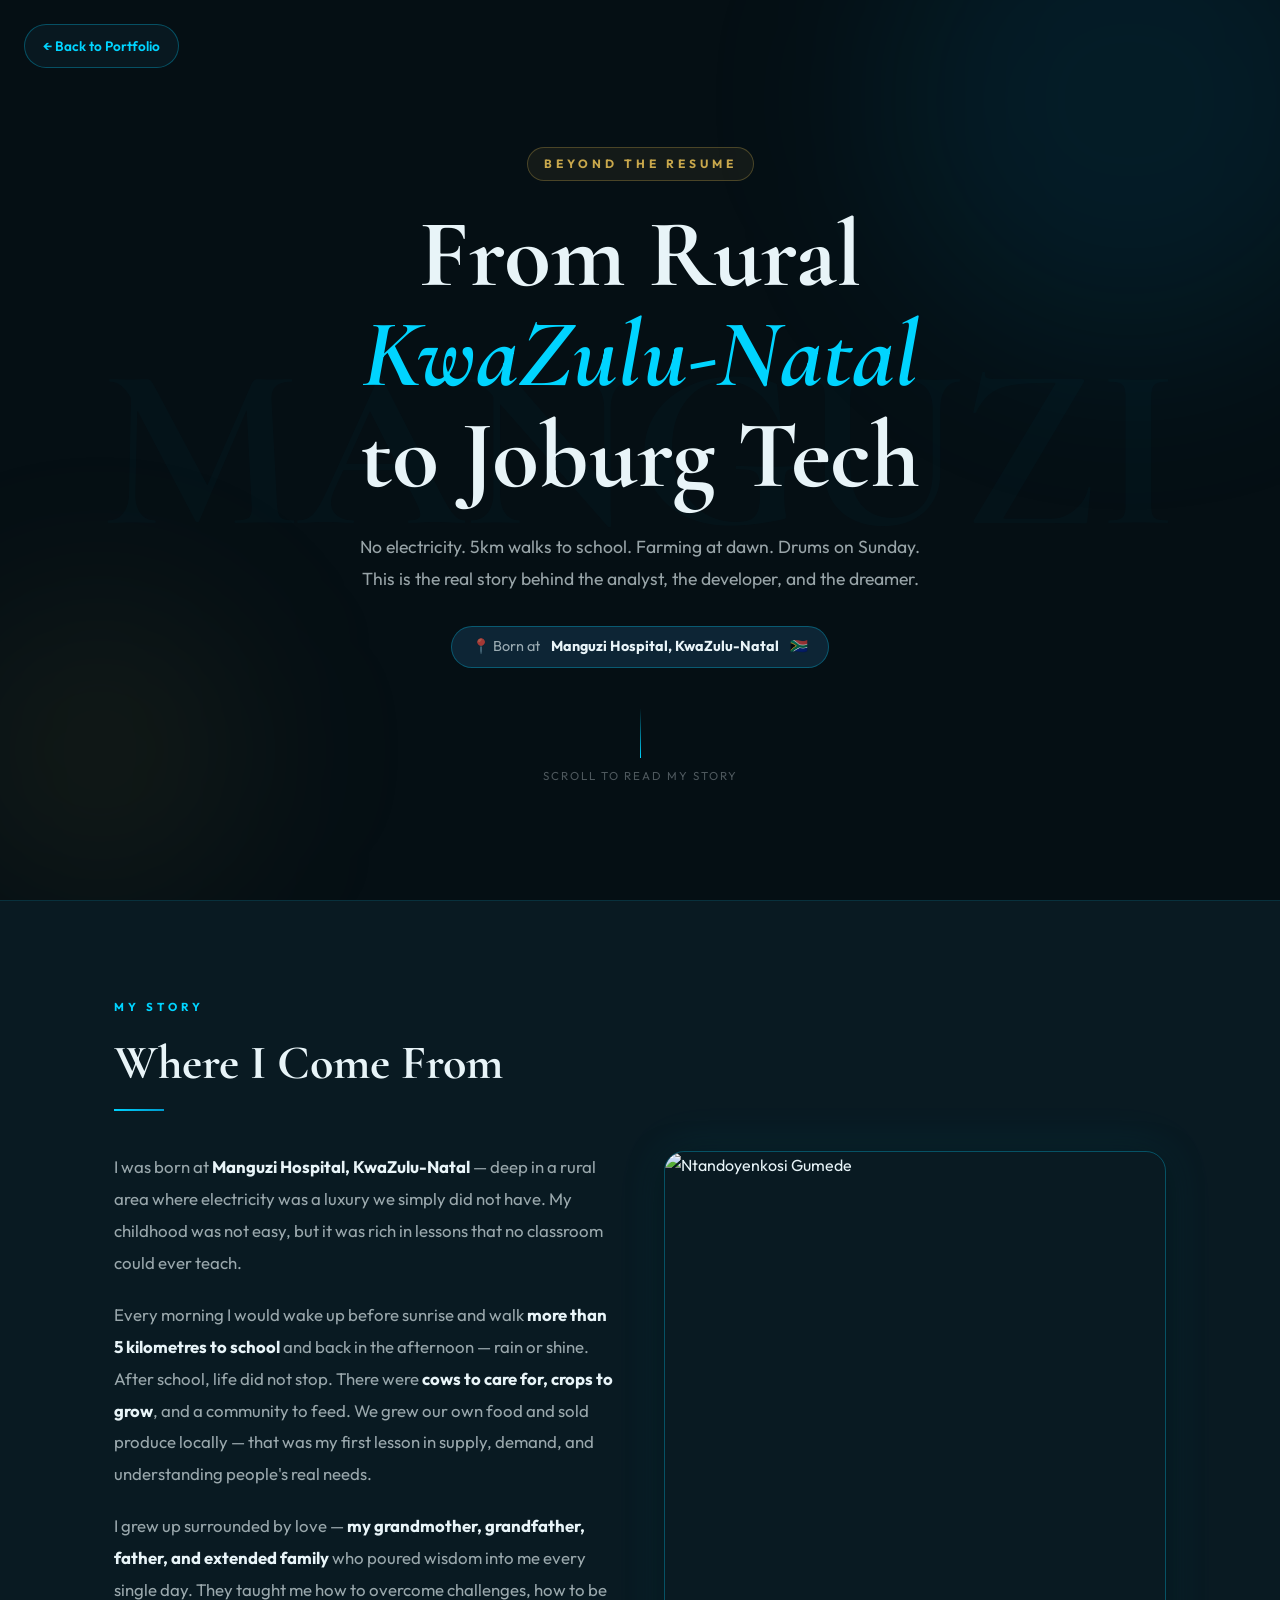
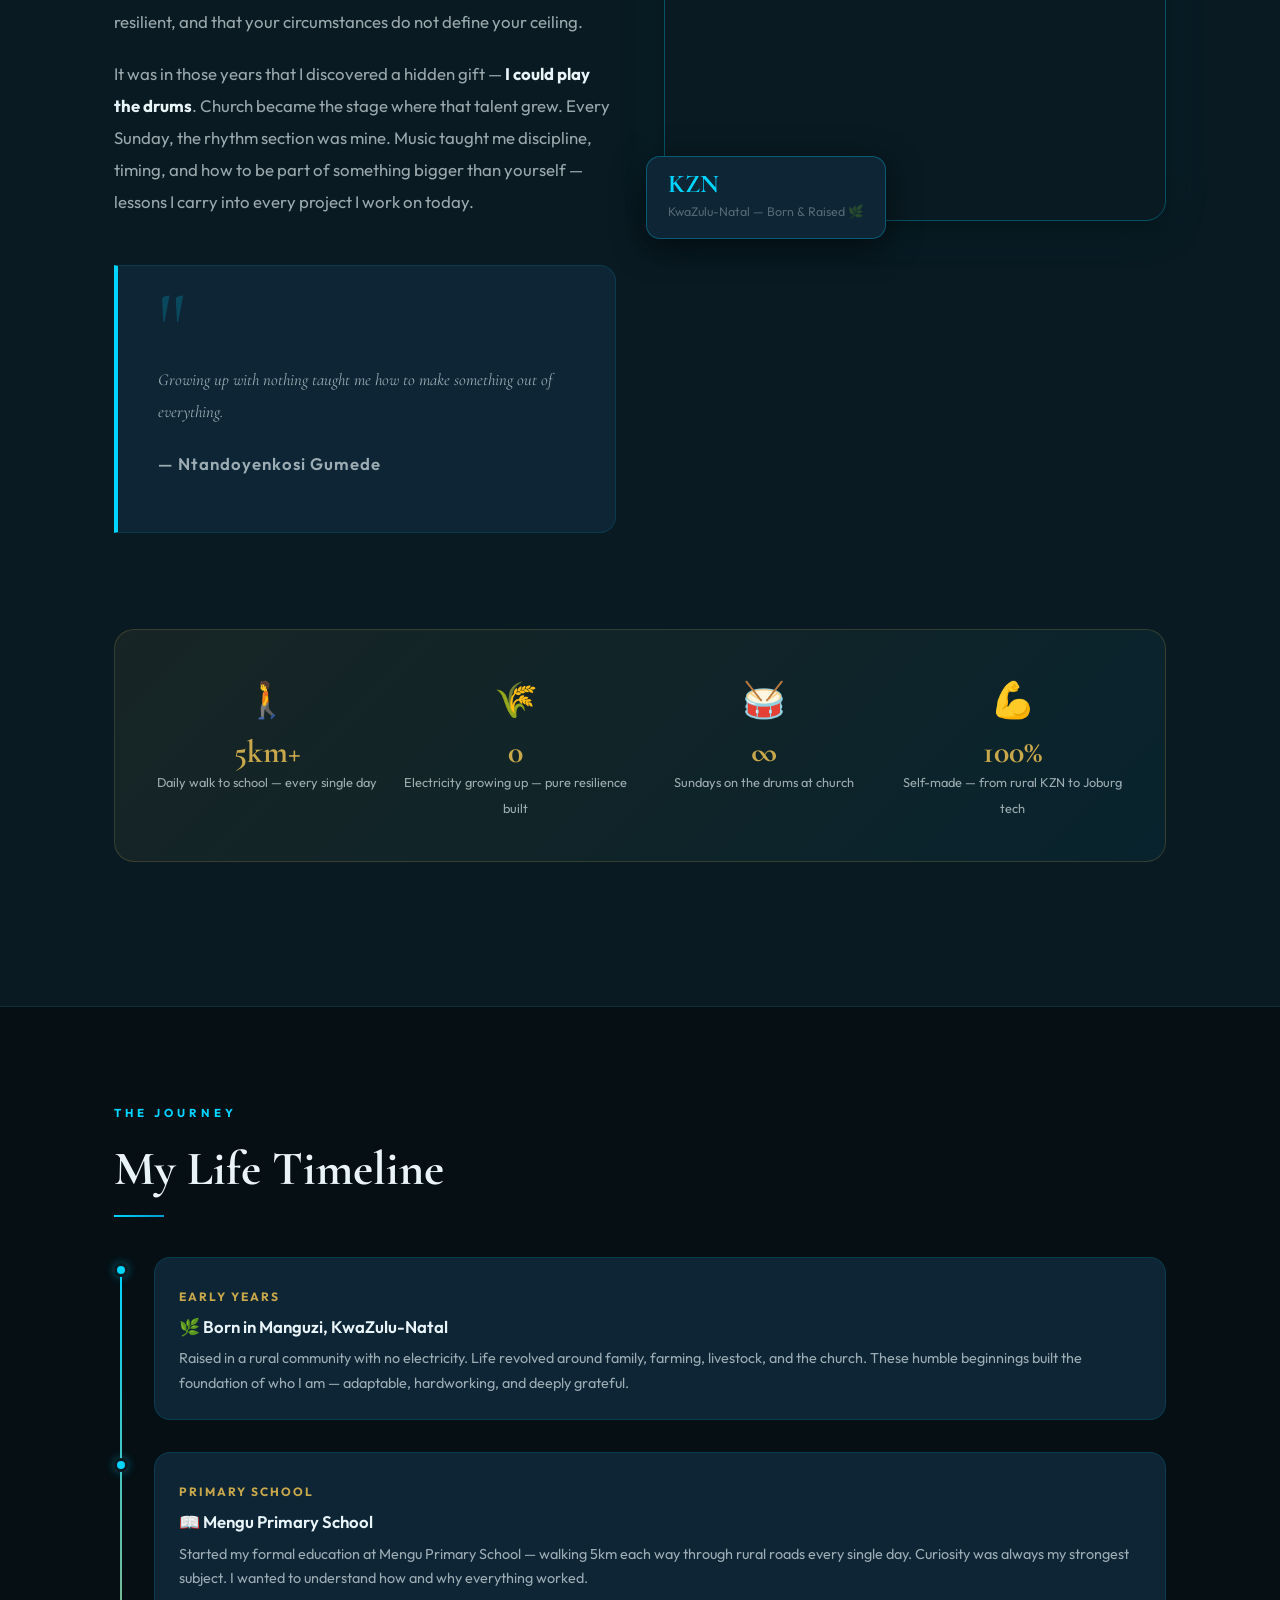
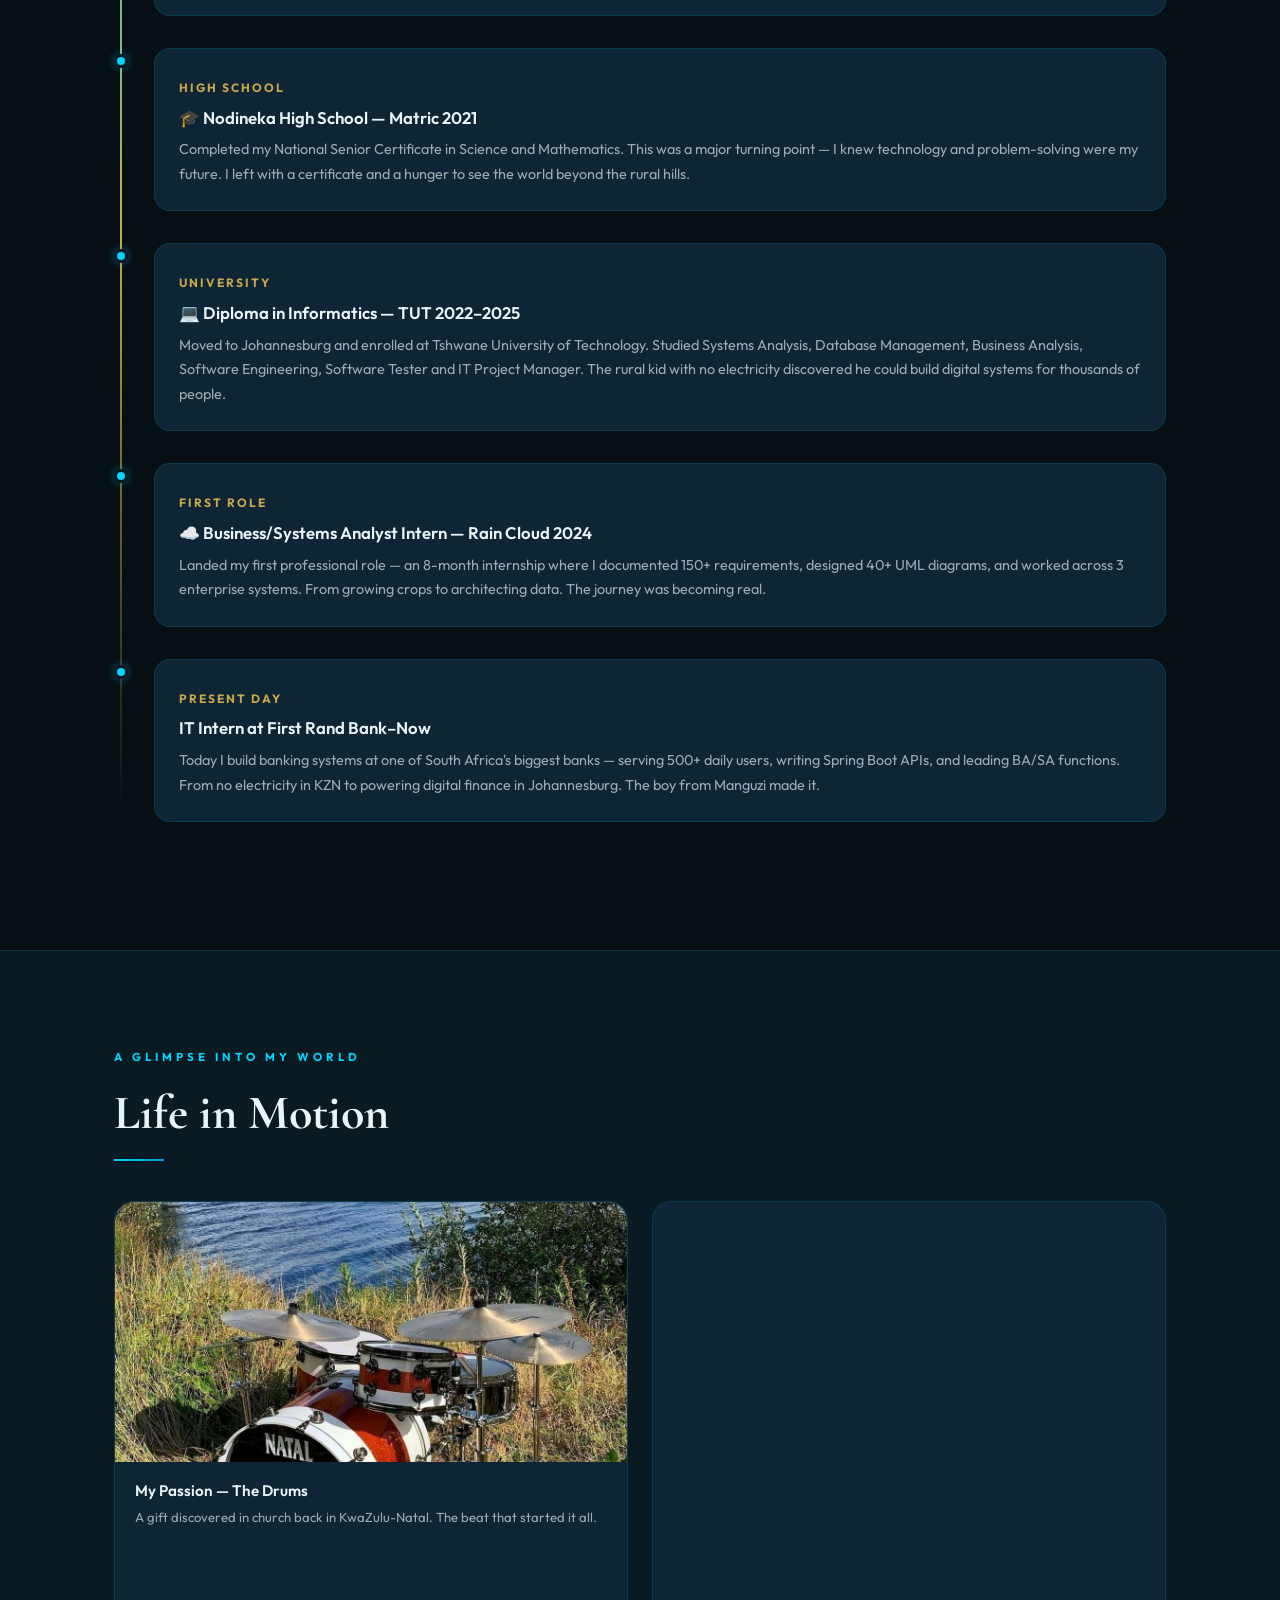
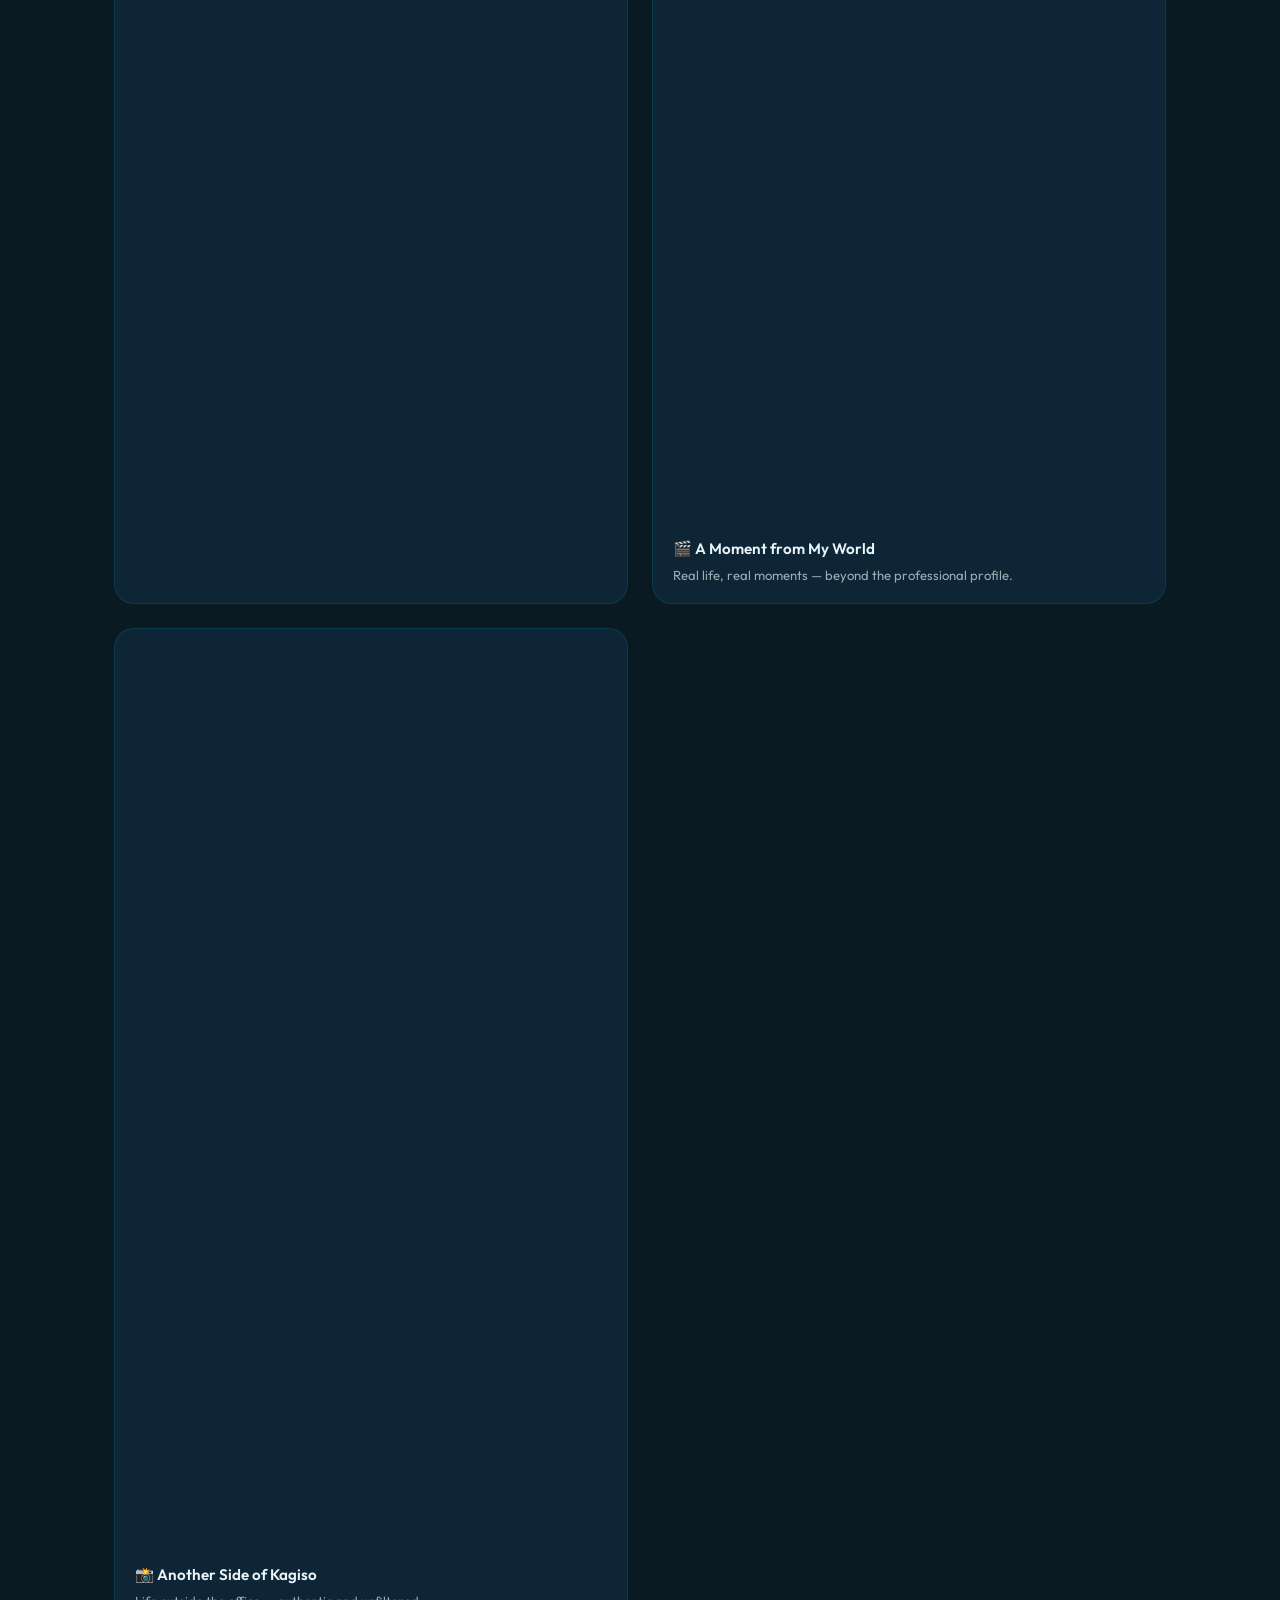
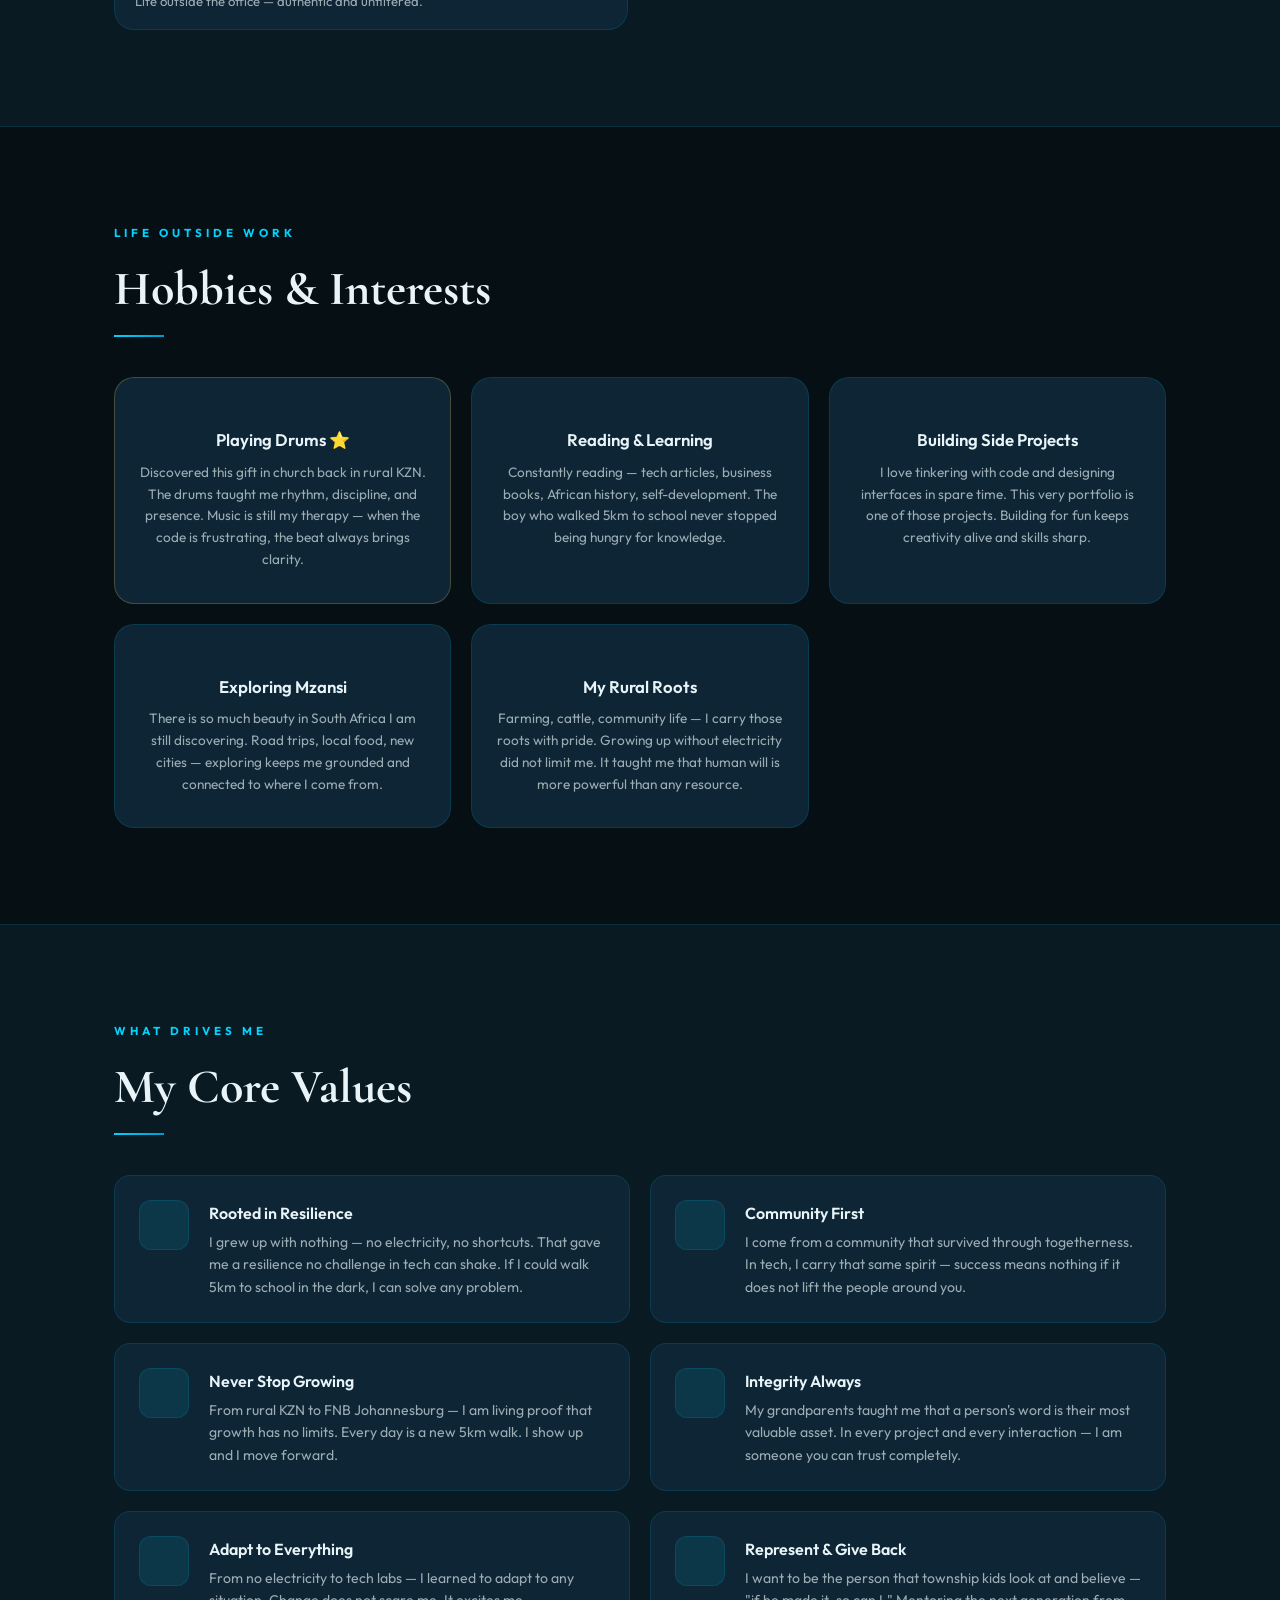
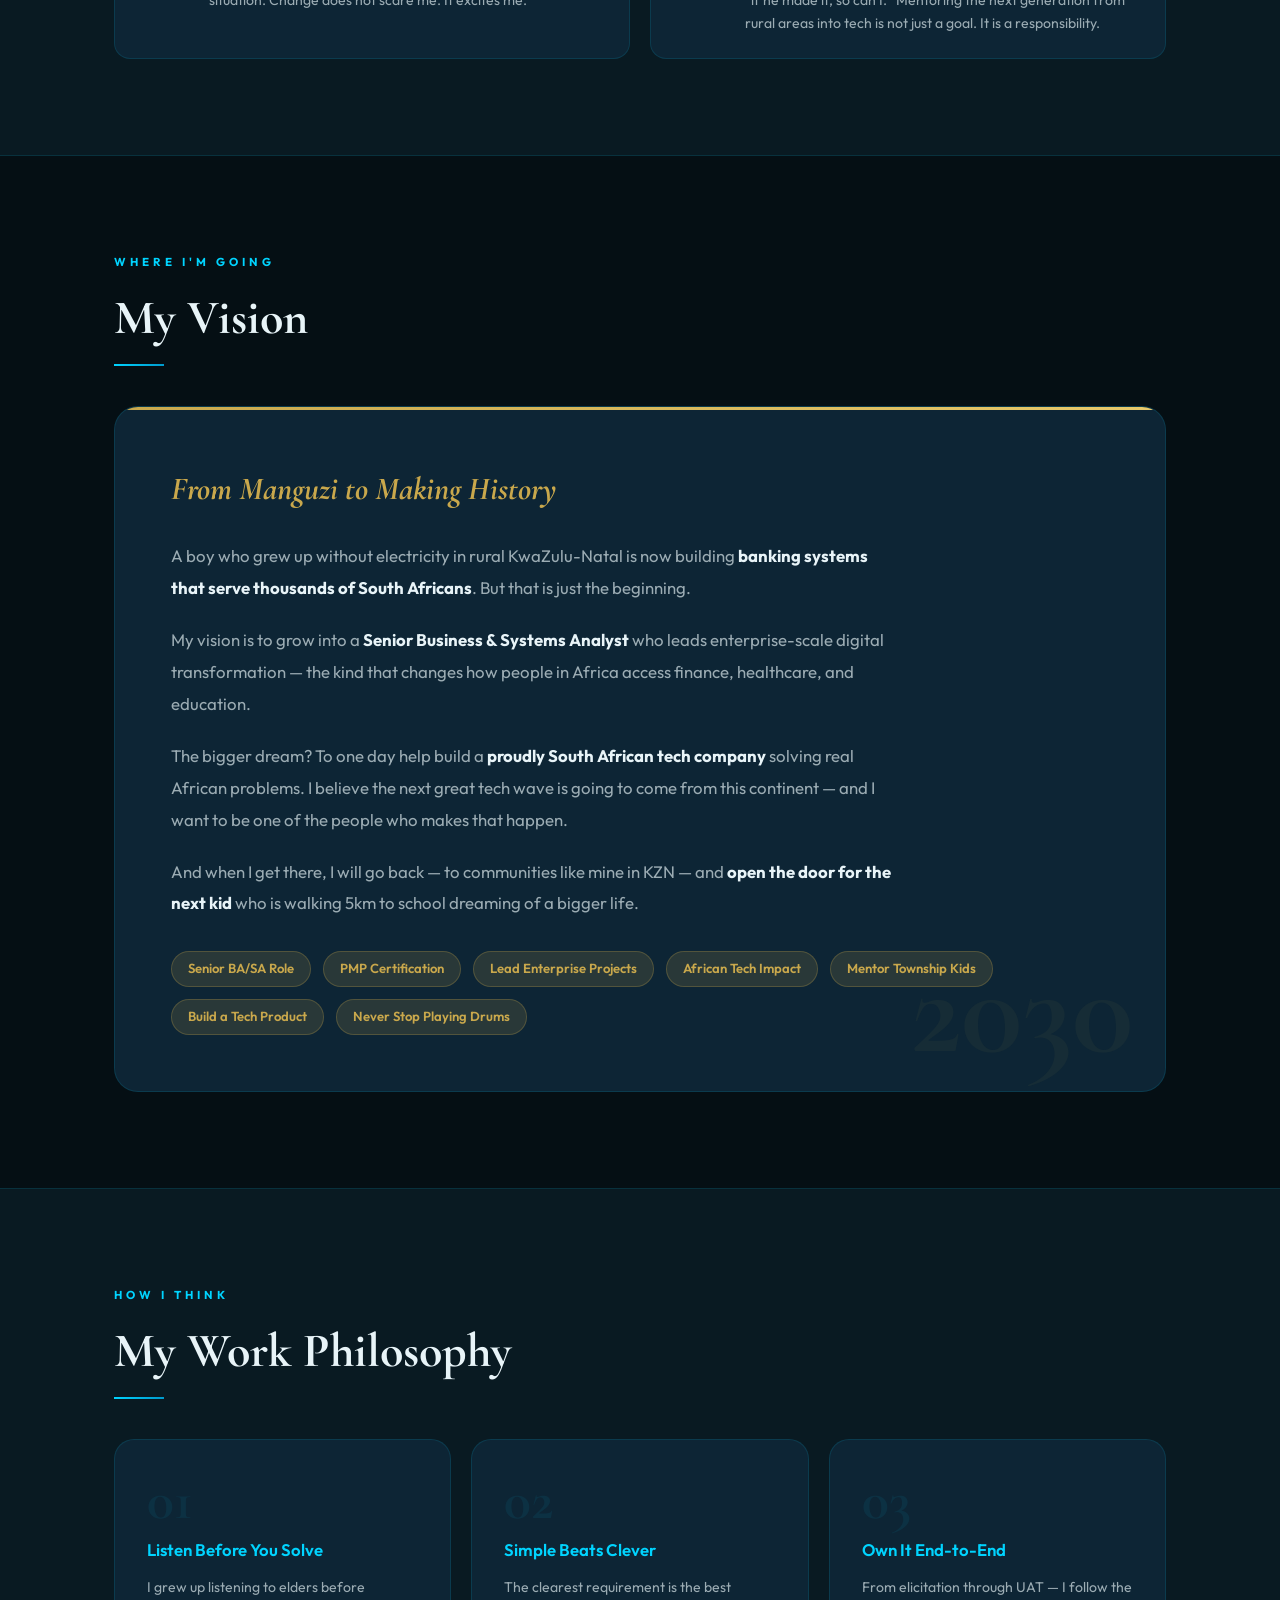
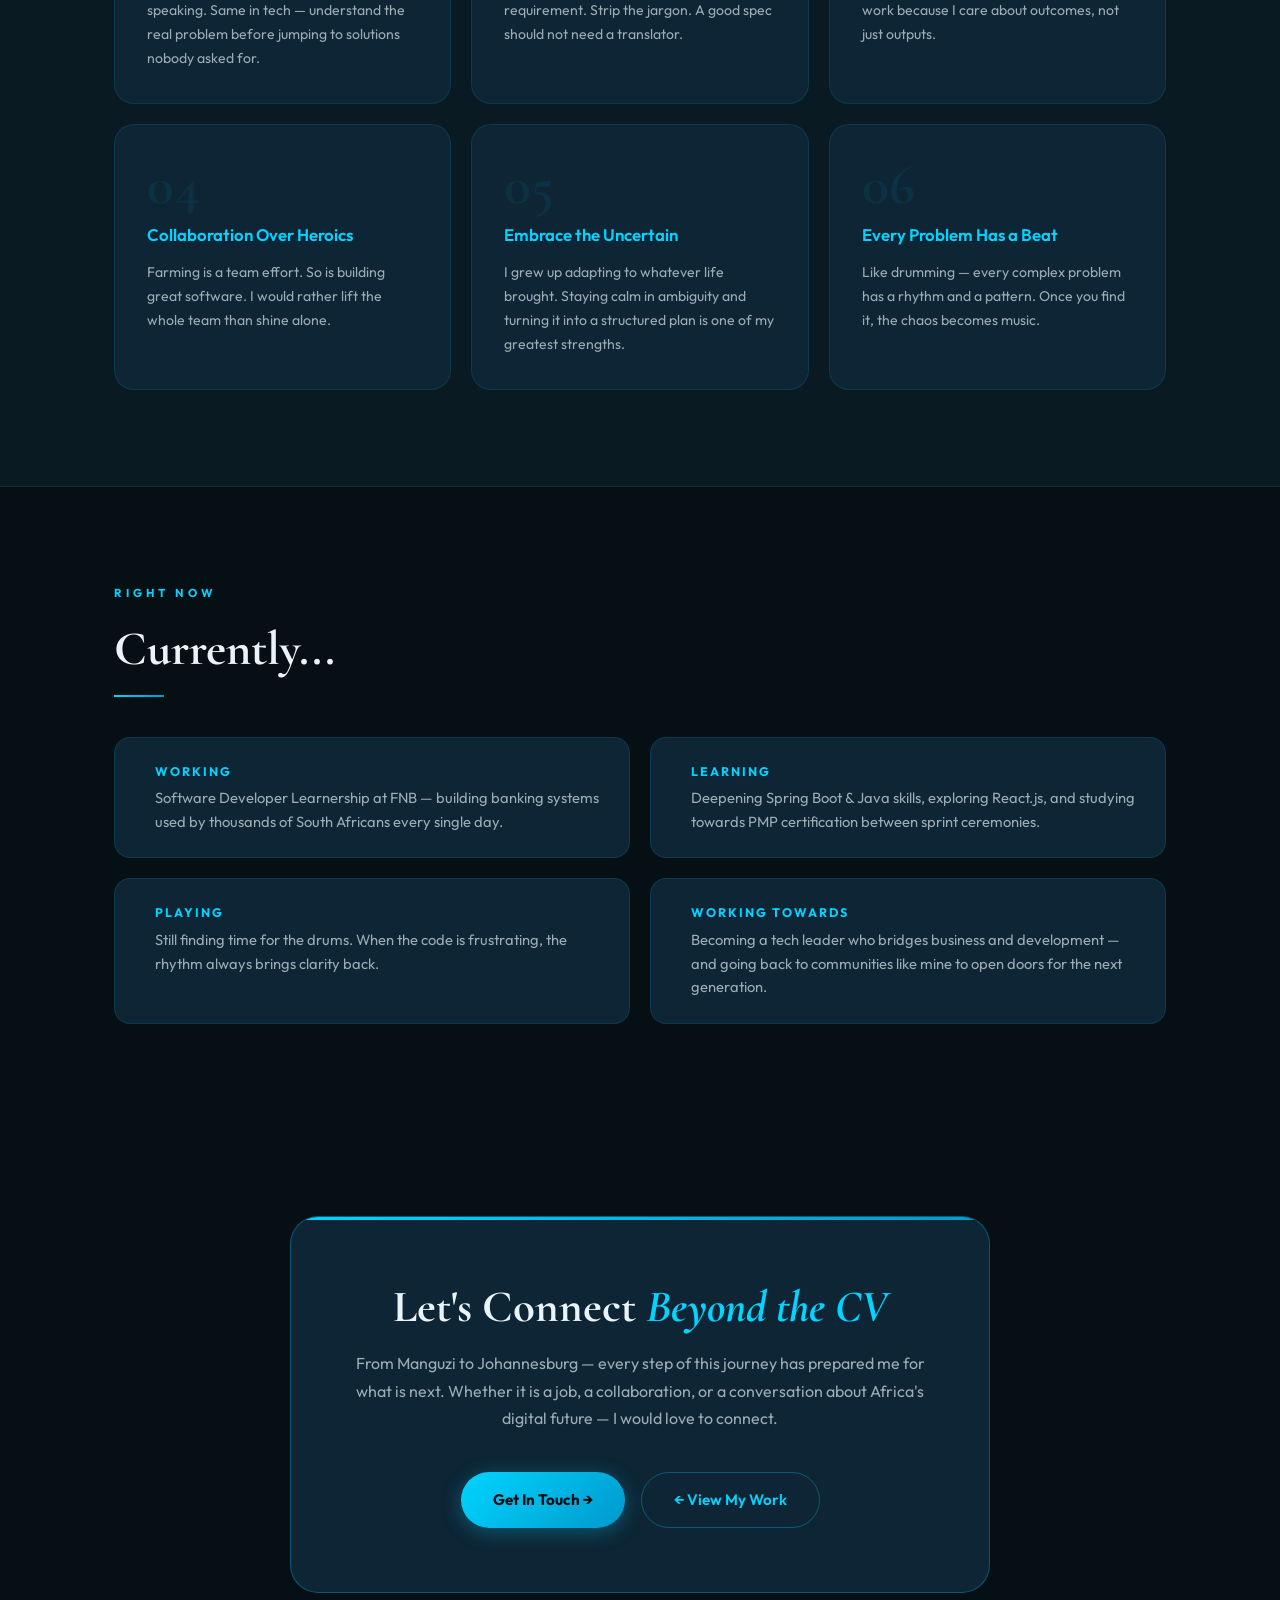
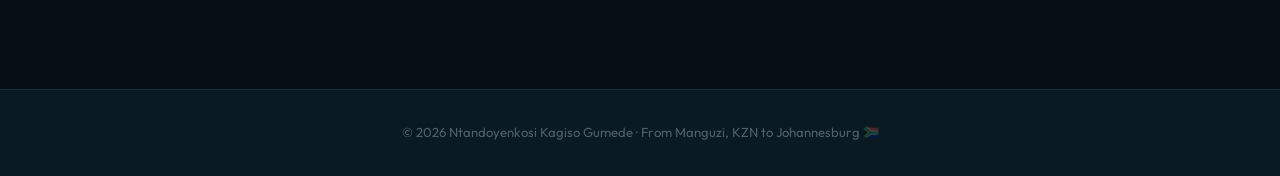
==== commit 41be5353: "Update fmt.Println message from 'Hello' to 'Goodbye'" ====
--- a/about-me.html
+++ b/about-me.html
@@ -251,7 +251,7 @@
             </div>
             <div class="profile-img-wrap reveal">
                 <div class="profile-img-frame">
-                    <img src="profile-image.jpeg" alt="Ntandoyenkosi Gumede">
+                    <img src="profile2.jpeg" alt="Ntandoyenkosi Gumede">
                 </div>
                 <div class="profile-location">
                     <span class="loc-main">KZN</span>
@@ -318,8 +318,8 @@
                 <div class="journey-dot"></div>
                 <div class="journey-content">
                     <span class="journey-era">University</span>
-                    <h3>💻 Diploma in Informatics — TUT 2022–2024</h3>
-                    <p>Moved to Johannesburg and enrolled at Tshwane University of Technology. Studied Systems Analysis, Database Management, Business Analysis, and Software Engineering. The rural kid with no electricity discovered he could build digital systems for thousands of people.</p>
+                    <h3>💻 Diploma in Informatics — TUT 2022–2025</h3>
+                    <p>Moved to Johannesburg and enrolled at Tshwane University of Technology. Studied Systems Analysis, Database Management, Business Analysis, Software Engineering, Software Tester and IT Project Manager. The rural kid with no electricity discovered he could build digital systems for thousands of people.</p>
                 </div>
             </div>
             <div class="journey-item reveal">
@@ -334,7 +334,7 @@
                 <div class="journey-dot"></div>
                 <div class="journey-content">
                     <span class="journey-era">Present Day</span>
-                    <h3>🏦 Software Developer Learnership — FNB 2024–Now</h3>
+                    <h3>IT Intern at First Rand Bank–Now</h3>
                     <p>Today I build banking systems at one of South Africa's biggest banks — serving 500+ daily users, writing Spring Boot APIs, and leading BA/SA functions. From no electricity in KZN to powering digital finance in Johannesburg. The boy from Manguzi made it.</p>
                 </div>
             </div>
@@ -579,4 +579,4 @@
     document.querySelectorAll('.reveal').forEach(el => obs.observe(el));
 </script>
 </body>
-</html>+</html>
